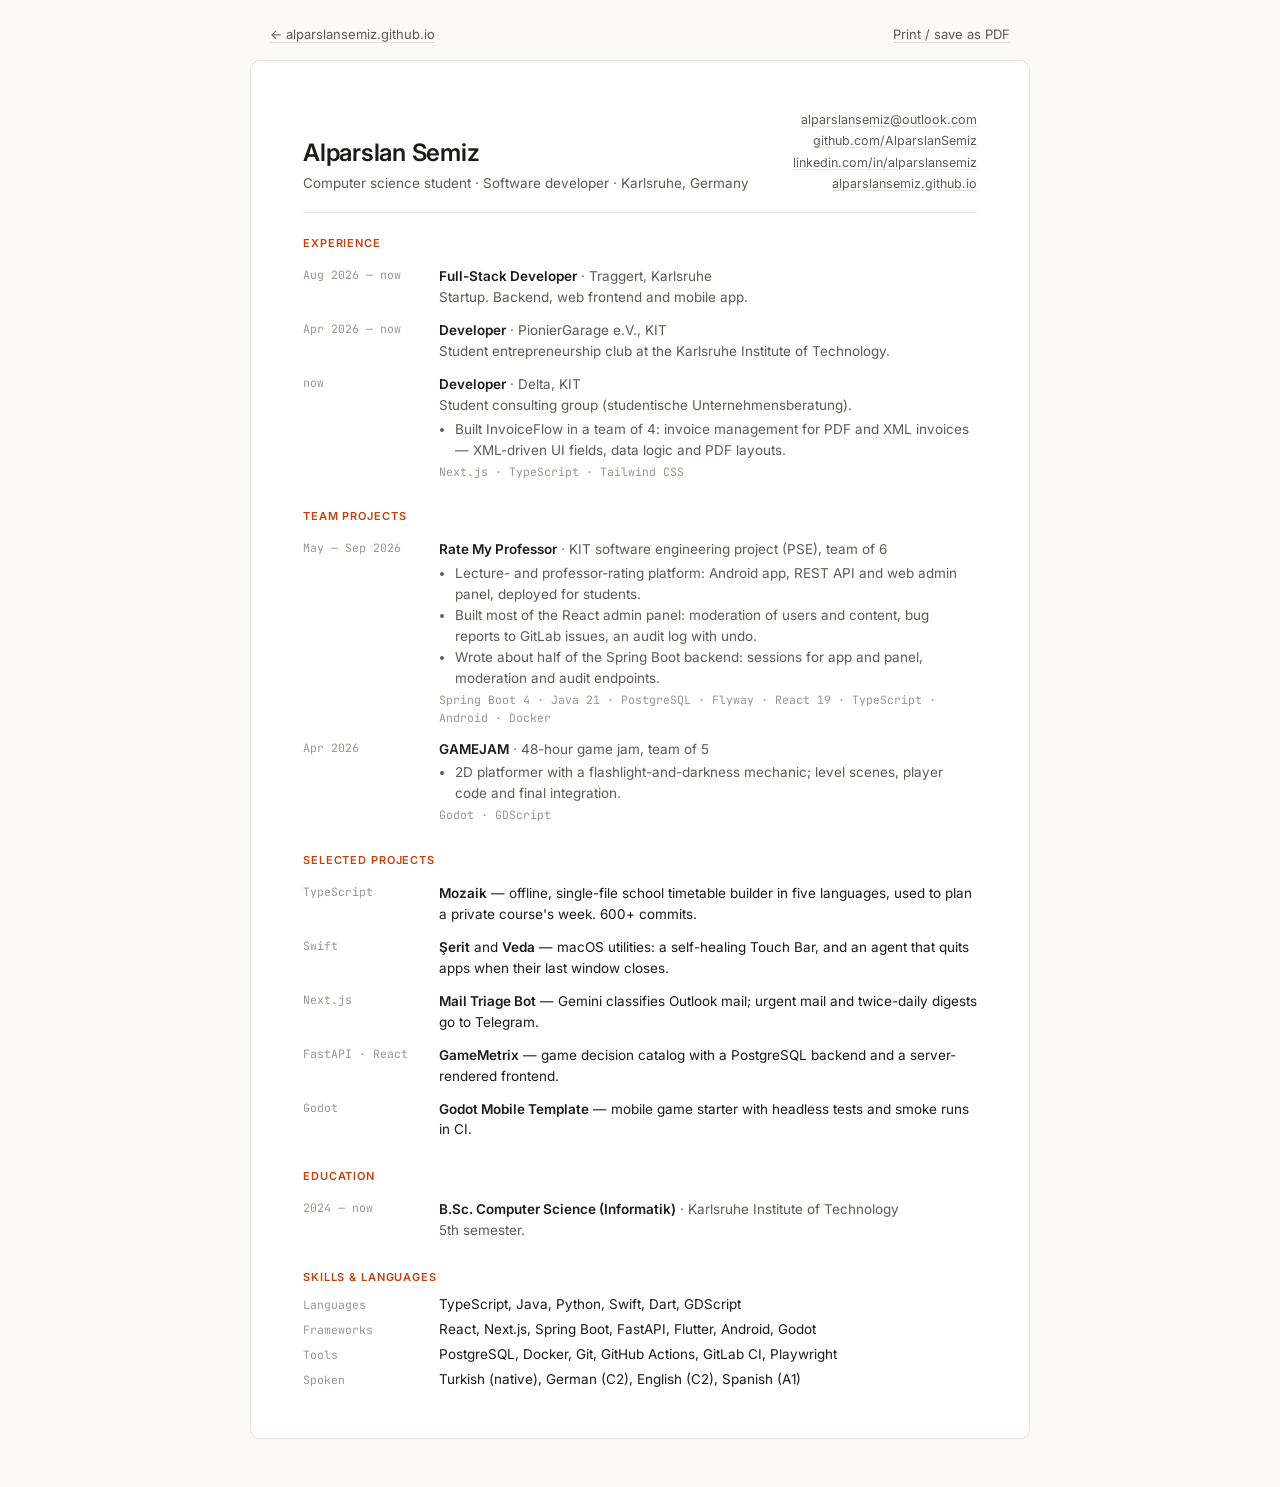
==== cv.html @ 3595572e "Delta as an experience entry (student consulting); InvoiceFlow under it Co-Authored-By: Claude Opus " ====
<!doctype html>
<html lang="en">
<head>
<meta charset="utf-8">
<meta name="viewport" content="width=device-width, initial-scale=1">
<title>CV — Alparslan Semiz</title>
<meta name="description" content="CV of Alparslan Semiz — computer science student at KIT, developer at Traggert and PionierGarage.">
<link rel="preconnect" href="https://fonts.googleapis.com">
<link rel="preconnect" href="https://fonts.gstatic.com" crossorigin>
<link href="https://fonts.googleapis.com/css2?family=Inter:wght@400;500;600&family=JetBrains+Mono:wght@400&display=swap" rel="stylesheet">
<style>
:root{--bg:#fbfaf8;--paper:#fff;--ink:#1c1b19;--muted:#5f5a52;--faint:#9a958c;--line:#e6e2da;--accent:#c2410c}
@media (prefers-color-scheme:dark){:root:not([data-theme="light"]){--bg:#121211;--paper:#181817;--ink:#ecebe8;--muted:#a29e94;--faint:#6f6b63;--line:#2a2927;--accent:#fb923c}}
:root[data-theme="dark"]{--bg:#121211;--paper:#181817;--ink:#ecebe8;--muted:#a29e94;--faint:#6f6b63;--line:#2a2927;--accent:#fb923c}
*{box-sizing:border-box;margin:0;padding:0}
body{background:var(--bg);color:var(--ink);font:13.5px/1.55 Inter,system-ui,sans-serif;-webkit-font-smoothing:antialiased}
.bar{max-width:780px;margin:24px auto 0;padding:0 20px;display:flex;justify-content:space-between;font-size:13px;color:var(--muted)}
.bar a,.bar button{color:inherit;font:inherit;background:none;border:0;cursor:pointer;text-decoration:underline;text-underline-offset:3px;text-decoration-color:var(--line)}
.page{max-width:780px;margin:16px auto 48px;background:var(--paper);border:1px solid var(--line);border-radius:10px;padding:48px 52px}
a{color:inherit;text-underline-offset:2px;text-decoration-color:var(--line)}
.mono{font-family:"JetBrains Mono",ui-monospace,monospace;font-size:11.5px;color:var(--faint)}
header{display:flex;justify-content:space-between;align-items:flex-end;gap:16px;flex-wrap:wrap;padding-bottom:18px;border-bottom:1px solid var(--line)}
h1{font-size:24px;font-weight:600;letter-spacing:-.01em}
header .role{color:var(--muted);margin-top:2px}
header .links{text-align:right;color:var(--muted);font-size:12.5px;line-height:1.7}
section{margin-top:22px}
h2{font-size:11px;font-weight:600;letter-spacing:.08em;text-transform:uppercase;color:var(--accent);margin-bottom:8px}
.row{display:grid;grid-template-columns:118px 1fr;gap:2px 18px;padding:6px 0}
.row b{font-weight:600}
.row .org{color:var(--muted)}
.row p{color:var(--muted)}
.row ul{margin:3px 0 0 16px;color:var(--muted)}
.row .tech{margin-top:2px}
.skills{display:grid;grid-template-columns:118px 1fr;gap:4px 18px}
.skills dt{color:var(--faint);font-family:"JetBrains Mono",monospace;font-size:11.5px;padding-top:2px}
.skills dd{color:var(--ink)}
@media (max-width:620px){.page{padding:28px 20px;border-radius:0;border-left:0;border-right:0}.row,.skills{grid-template-columns:1fr;gap:0}header .links{text-align:left}}
@media print{
  @page{size:A4;margin:14mm 14mm}
  :root{--bg:#fff;--paper:#fff;--ink:#111;--muted:#444;--faint:#777;--line:#ddd;--accent:#9a3412}
  body{font-size:10.5pt;background:#fff}
  .bar{display:none}
  .page{border:0;padding:0;margin:0;max-width:none}
  a{text-decoration:none}
  section{break-inside:avoid}
}
</style>
</head>
<body>
<div class="bar"><a href="./">← alparslansemiz.github.io</a><button onclick="window.print()">Print / save as PDF</button></div>
<article class="page">
  <header>
    <div>
      <h1>Alparslan Semiz</h1>
      <div class="role">Computer science student · Software developer · Karlsruhe, Germany</div>
    </div>
    <div class="links">
      <a href="mailto:alparslansemiz@outlook.com">alparslansemiz@outlook.com</a><br>
      <a href="https://github.com/AlparslanSemiz">github.com/AlparslanSemiz</a><br>
      <a href="https://www.linkedin.com/in/alparslansemiz/">linkedin.com/in/alparslansemiz</a><br>
      <a href="https://alparslansemiz.github.io">alparslansemiz.github.io</a>
    </div>
  </header>

  <section>
    <h2>Experience</h2>
    <div class="row"><div class="mono">Aug 2026 — now</div><div><b>Full-Stack Developer</b> <span class="org">· Traggert, Karlsruhe</span><p>Startup. Backend, web frontend and mobile app.</p></div></div>
    <div class="row"><div class="mono">Apr 2026 — now</div><div><b>Developer</b> <span class="org">· PionierGarage e.V., KIT</span><p>Student entrepreneurship club at the Karlsruhe Institute of Technology.</p></div></div>
    <div class="row"><div class="mono">now</div><div><b>Developer</b> <span class="org">· Delta, KIT</span><p>Student consulting group (studentische Unternehmensberatung).</p>
      <ul><li>Built InvoiceFlow in a team of 4: invoice management for PDF and XML invoices — XML-driven UI fields, data logic and PDF layouts.</li></ul>
      <div class="tech mono">Next.js · TypeScript · Tailwind CSS</div></div></div>
  </section>

  <section>
    <h2>Team projects</h2>
    <div class="row"><div class="mono">May — Sep 2026</div><div><b>Rate My Professor</b> <span class="org">· KIT software engineering project (PSE), team of 6</span>
      <ul><li>Lecture- and professor-rating platform: Android app, REST API and web admin panel, deployed for students.</li>
      <li>Built most of the React admin panel: moderation of users and content, bug reports to GitLab issues, an audit log with undo.</li>
      <li>Wrote about half of the Spring Boot backend: sessions for app and panel, moderation and audit endpoints.</li></ul>
      <div class="tech mono">Spring Boot 4 · Java 21 · PostgreSQL · Flyway · React 19 · TypeScript · Android · Docker</div></div></div>
    <div class="row"><div class="mono">Apr 2026</div><div><b>GAMEJAM</b> <span class="org">· 48-hour game jam, team of 5</span>
      <ul><li>2D platformer with a flashlight-and-darkness mechanic; level scenes, player code and final integration.</li></ul>
      <div class="tech mono">Godot · GDScript</div></div></div>
  </section>

  <section>
    <h2>Selected projects</h2>
    <div class="row"><div class="mono">TypeScript</div><div><b>Mozaik</b> — offline, single-file school timetable builder in five languages, used to plan a private course's week. 600+ commits.</div></div>
    <div class="row"><div class="mono">Swift</div><div><b>Şerit</b> and <b>Veda</b> — macOS utilities: a self-healing Touch Bar, and an agent that quits apps when their last window closes.</div></div>
    <div class="row"><div class="mono">Next.js</div><div><b>Mail Triage Bot</b> — Gemini classifies Outlook mail; urgent mail and twice-daily digests go to Telegram.</div></div>
    <div class="row"><div class="mono">FastAPI · React</div><div><b>GameMetrix</b> — game decision catalog with a PostgreSQL backend and a server-rendered frontend.</div></div>
    <div class="row"><div class="mono">Godot</div><div><b>Godot Mobile Template</b> — mobile game starter with headless tests and smoke runs in CI.</div></div>
  </section>

  <section>
    <h2>Education</h2>
    <div class="row"><div class="mono">2024 — now</div><div><b>B.Sc. Computer Science (Informatik)</b> <span class="org">· Karlsruhe Institute of Technology</span><p>5th semester.</p></div></div>
  </section>

  <section>
    <h2>Skills &amp; languages</h2>
    <dl class="skills">
      <dt>Languages</dt><dd>TypeScript, Java, Python, Swift, Dart, GDScript</dd>
      <dt>Frameworks</dt><dd>React, Next.js, Spring Boot, FastAPI, Flutter, Android, Godot</dd>
      <dt>Tools</dt><dd>PostgreSQL, Docker, Git, GitHub Actions, GitLab CI, Playwright</dd>
      <dt>Spoken</dt><dd>Turkish (native), German (C2), English (C2), Spanish (A1)</dd>
    </dl>
  </section>
</article>
</body>
</html>
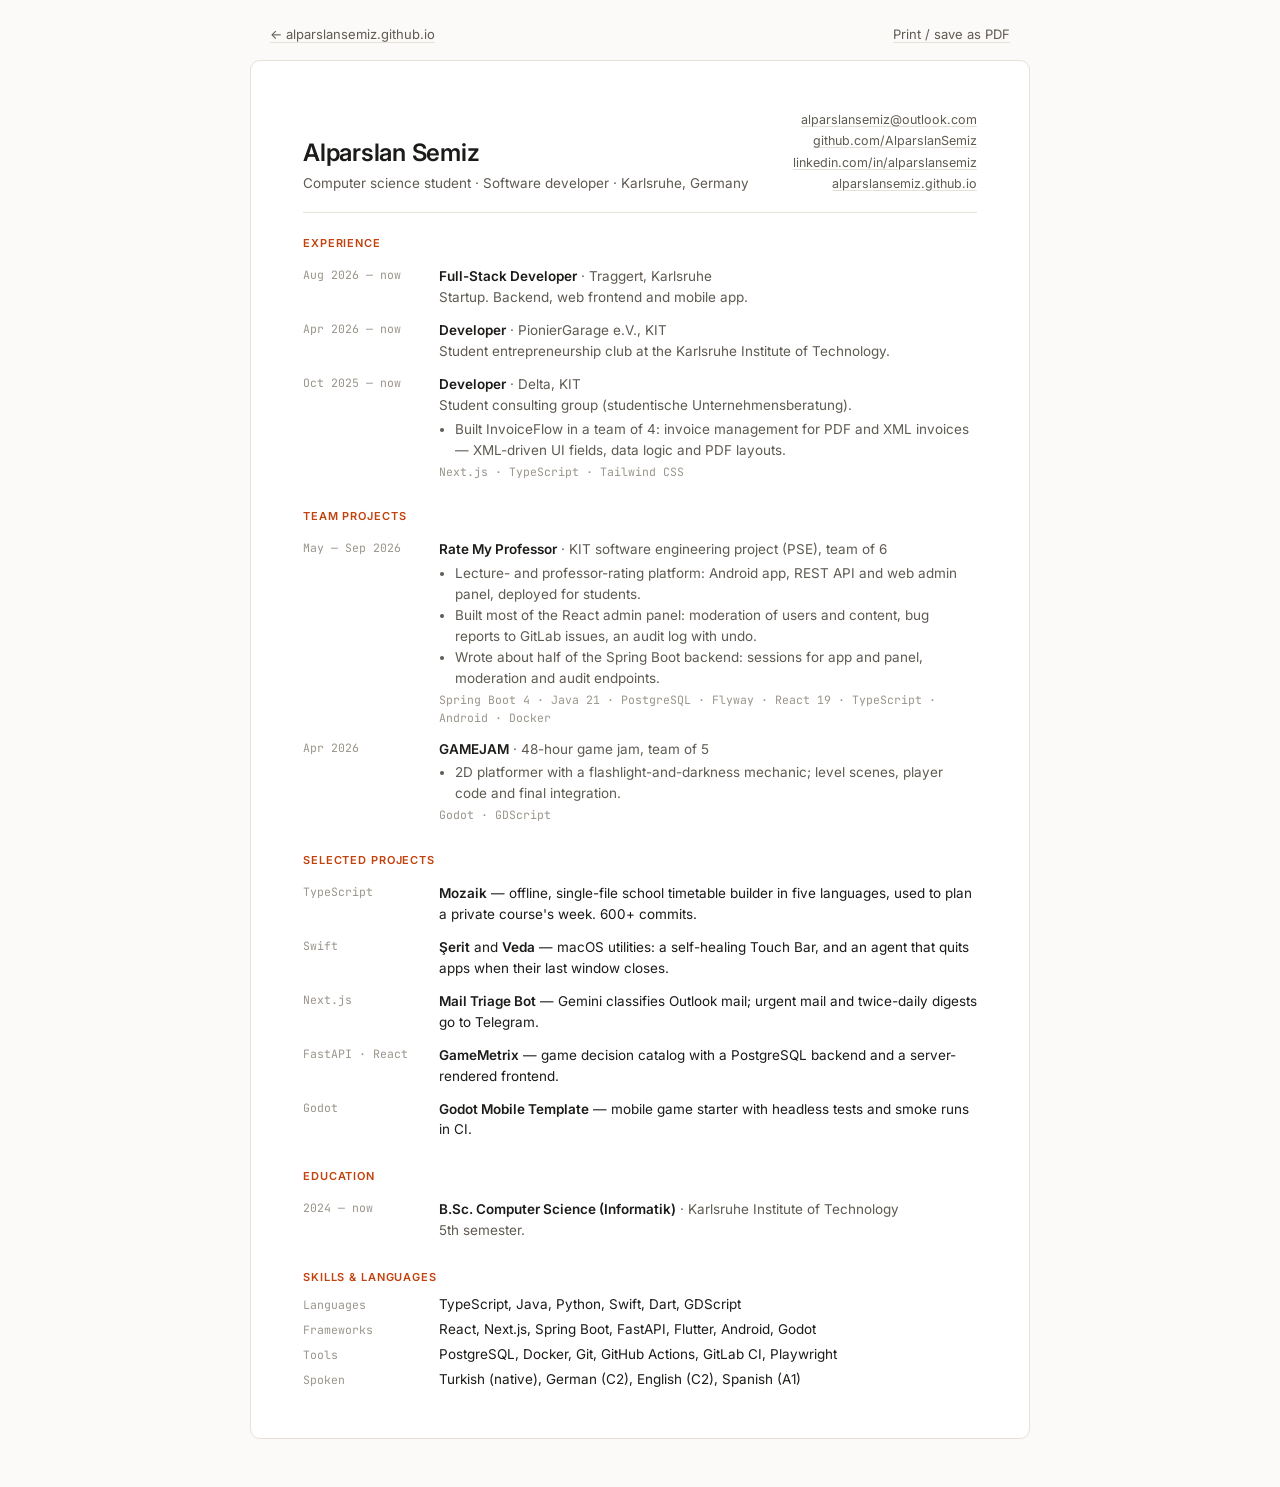
==== commit 6e002cea: "Delta since Oct 2025 Co-Authored-By: Claude Opus 5.5 <noreply@anthropic.com>" ====
--- a/cv.html
+++ b/cv.html
@@ -66,7 +66,7 @@
     <h2>Experience</h2>
     <div class="row"><div class="mono">Aug 2026 — now</div><div><b>Full-Stack Developer</b> <span class="org">· Traggert, Karlsruhe</span><p>Startup. Backend, web frontend and mobile app.</p></div></div>
     <div class="row"><div class="mono">Apr 2026 — now</div><div><b>Developer</b> <span class="org">· PionierGarage e.V., KIT</span><p>Student entrepreneurship club at the Karlsruhe Institute of Technology.</p></div></div>
-    <div class="row"><div class="mono">now</div><div><b>Developer</b> <span class="org">· Delta, KIT</span><p>Student consulting group (studentische Unternehmensberatung).</p>
+    <div class="row"><div class="mono">Oct 2025 — now</div><div><b>Developer</b> <span class="org">· Delta, KIT</span><p>Student consulting group (studentische Unternehmensberatung).</p>
       <ul><li>Built InvoiceFlow in a team of 4: invoice management for PDF and XML invoices — XML-driven UI fields, data logic and PDF layouts.</li></ul>
       <div class="tech mono">Next.js · TypeScript · Tailwind CSS</div></div></div>
   </section>
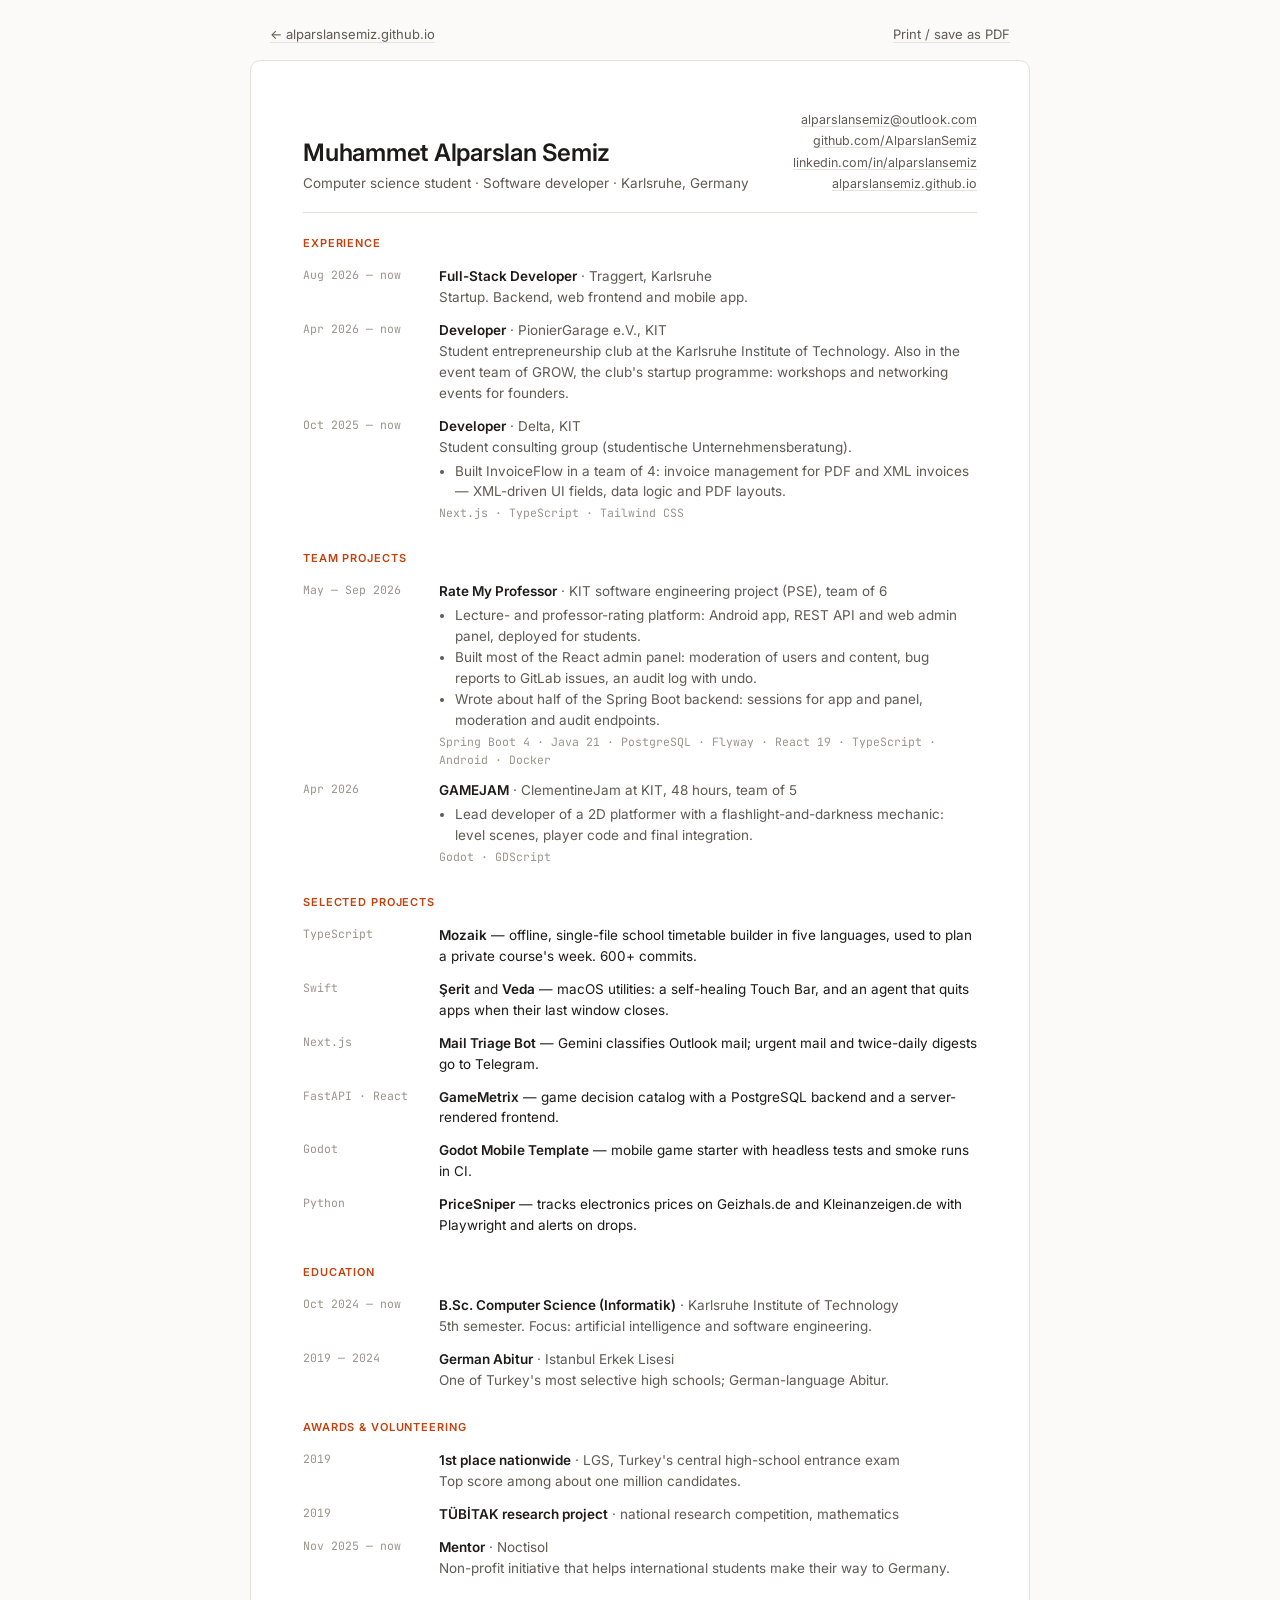
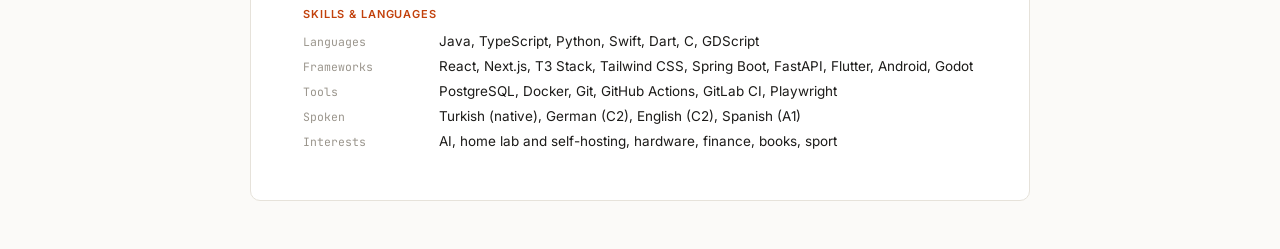
==== commit 57819f37: "CV & site: education details, awards, volunteering, ClementineJam Co-Authored-By: Claude Opus 5.5 <n" ====
--- a/cv.html
+++ b/cv.html
@@ -51,7 +51,7 @@
 <article class="page">
   <header>
     <div>
-      <h1>Alparslan Semiz</h1>
+      <h1>Muhammet Alparslan Semiz</h1>
       <div class="role">Computer science student · Software developer · Karlsruhe, Germany</div>
     </div>
     <div class="links">
@@ -65,7 +65,7 @@
   <section>
     <h2>Experience</h2>
     <div class="row"><div class="mono">Aug 2026 — now</div><div><b>Full-Stack Developer</b> <span class="org">· Traggert, Karlsruhe</span><p>Startup. Backend, web frontend and mobile app.</p></div></div>
-    <div class="row"><div class="mono">Apr 2026 — now</div><div><b>Developer</b> <span class="org">· PionierGarage e.V., KIT</span><p>Student entrepreneurship club at the Karlsruhe Institute of Technology.</p></div></div>
+    <div class="row"><div class="mono">Apr 2026 — now</div><div><b>Developer</b> <span class="org">· PionierGarage e.V., KIT</span><p>Student entrepreneurship club at the Karlsruhe Institute of Technology. Also in the event team of GROW, the club's startup programme: workshops and networking events for founders.</p></div></div>
     <div class="row"><div class="mono">Oct 2025 — now</div><div><b>Developer</b> <span class="org">· Delta, KIT</span><p>Student consulting group (studentische Unternehmensberatung).</p>
       <ul><li>Built InvoiceFlow in a team of 4: invoice management for PDF and XML invoices — XML-driven UI fields, data logic and PDF layouts.</li></ul>
       <div class="tech mono">Next.js · TypeScript · Tailwind CSS</div></div></div>
@@ -78,8 +78,8 @@
       <li>Built most of the React admin panel: moderation of users and content, bug reports to GitLab issues, an audit log with undo.</li>
       <li>Wrote about half of the Spring Boot backend: sessions for app and panel, moderation and audit endpoints.</li></ul>
       <div class="tech mono">Spring Boot 4 · Java 21 · PostgreSQL · Flyway · React 19 · TypeScript · Android · Docker</div></div></div>
-    <div class="row"><div class="mono">Apr 2026</div><div><b>GAMEJAM</b> <span class="org">· 48-hour game jam, team of 5</span>
-      <ul><li>2D platformer with a flashlight-and-darkness mechanic; level scenes, player code and final integration.</li></ul>
+    <div class="row"><div class="mono">Apr 2026</div><div><b>GAMEJAM</b> <span class="org">· ClementineJam at KIT, 48 hours, team of 5</span>
+      <ul><li>Lead developer of a 2D platformer with a flashlight-and-darkness mechanic: level scenes, player code and final integration.</li></ul>
       <div class="tech mono">Godot · GDScript</div></div></div>
   </section>
 
@@ -90,20 +90,30 @@
     <div class="row"><div class="mono">Next.js</div><div><b>Mail Triage Bot</b> — Gemini classifies Outlook mail; urgent mail and twice-daily digests go to Telegram.</div></div>
     <div class="row"><div class="mono">FastAPI · React</div><div><b>GameMetrix</b> — game decision catalog with a PostgreSQL backend and a server-rendered frontend.</div></div>
     <div class="row"><div class="mono">Godot</div><div><b>Godot Mobile Template</b> — mobile game starter with headless tests and smoke runs in CI.</div></div>
+    <div class="row"><div class="mono">Python</div><div><b>PriceSniper</b> — tracks electronics prices on Geizhals.de and Kleinanzeigen.de with Playwright and alerts on drops.</div></div>
   </section>
 
   <section>
     <h2>Education</h2>
-    <div class="row"><div class="mono">2024 — now</div><div><b>B.Sc. Computer Science (Informatik)</b> <span class="org">· Karlsruhe Institute of Technology</span><p>5th semester.</p></div></div>
+    <div class="row"><div class="mono">Oct 2024 — now</div><div><b>B.Sc. Computer Science (Informatik)</b> <span class="org">· Karlsruhe Institute of Technology</span><p>5th semester. Focus: artificial intelligence and software engineering.</p></div></div>
+    <div class="row"><div class="mono">2019 — 2024</div><div><b>German Abitur</b> <span class="org">· Istanbul Erkek Lisesi</span><p>One of Turkey's most selective high schools; German-language Abitur.</p></div></div>
+  </section>
+
+  <section>
+    <h2>Awards &amp; volunteering</h2>
+    <div class="row"><div class="mono">2019</div><div><b>1st place nationwide</b> <span class="org">· LGS, Turkey's central high-school entrance exam</span><p>Top score among about one million candidates.</p></div></div>
+    <div class="row"><div class="mono">2019</div><div><b>TÜBİTAK research project</b> <span class="org">· national research competition, mathematics</span></div></div>
+    <div class="row"><div class="mono">Nov 2025 — now</div><div><b>Mentor</b> <span class="org">· Noctisol</span><p>Non-profit initiative that helps international students make their way to Germany.</p></div></div>
   </section>
 
   <section>
     <h2>Skills &amp; languages</h2>
     <dl class="skills">
-      <dt>Languages</dt><dd>TypeScript, Java, Python, Swift, Dart, GDScript</dd>
-      <dt>Frameworks</dt><dd>React, Next.js, Spring Boot, FastAPI, Flutter, Android, Godot</dd>
+      <dt>Languages</dt><dd>Java, TypeScript, Python, Swift, Dart, C, GDScript</dd>
+      <dt>Frameworks</dt><dd>React, Next.js, T3 Stack, Tailwind CSS, Spring Boot, FastAPI, Flutter, Android, Godot</dd>
       <dt>Tools</dt><dd>PostgreSQL, Docker, Git, GitHub Actions, GitLab CI, Playwright</dd>
       <dt>Spoken</dt><dd>Turkish (native), German (C2), English (C2), Spanish (A1)</dd>
+      <dt>Interests</dt><dd>AI, home lab and self-hosting, hardware, finance, books, sport</dd>
     </dl>
   </section>
 </article>
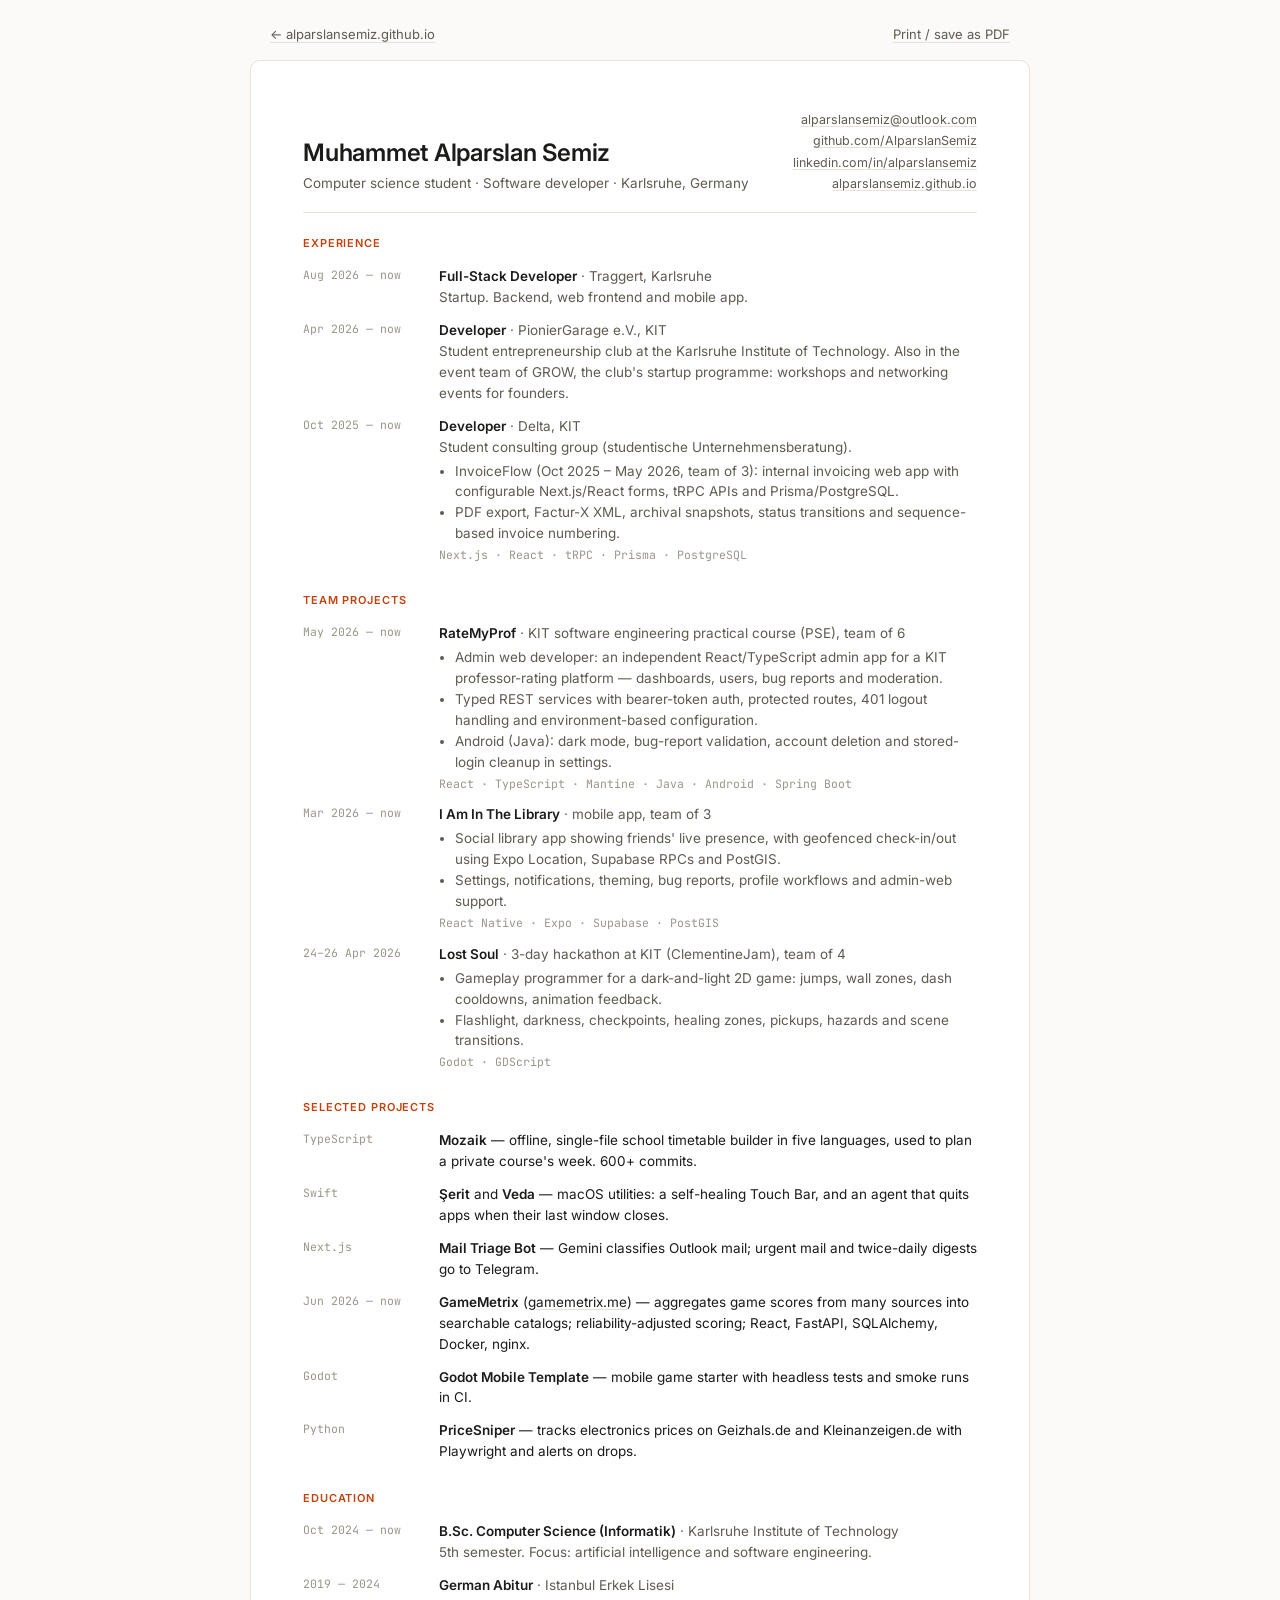
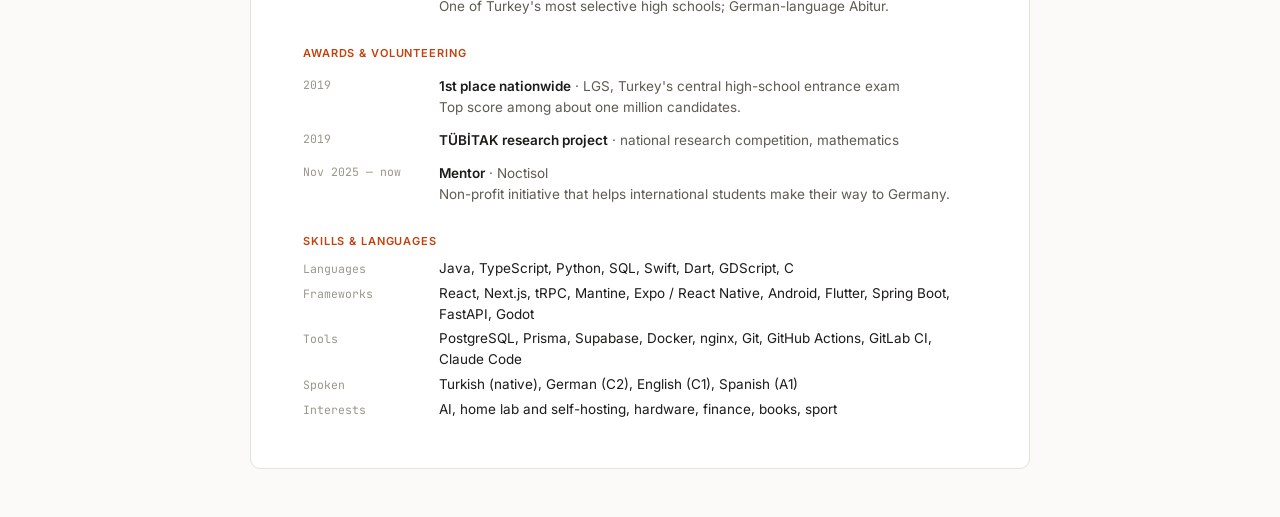
==== commit f470c880: "Align with the latest CV: Lost Soul, I Am In The Library, InvoiceFlow details, English C1 Co-Authore" ====
--- a/cv.html
+++ b/cv.html
@@ -67,19 +67,25 @@
     <div class="row"><div class="mono">Aug 2026 — now</div><div><b>Full-Stack Developer</b> <span class="org">· Traggert, Karlsruhe</span><p>Startup. Backend, web frontend and mobile app.</p></div></div>
     <div class="row"><div class="mono">Apr 2026 — now</div><div><b>Developer</b> <span class="org">· PionierGarage e.V., KIT</span><p>Student entrepreneurship club at the Karlsruhe Institute of Technology. Also in the event team of GROW, the club's startup programme: workshops and networking events for founders.</p></div></div>
     <div class="row"><div class="mono">Oct 2025 — now</div><div><b>Developer</b> <span class="org">· Delta, KIT</span><p>Student consulting group (studentische Unternehmensberatung).</p>
-      <ul><li>Built InvoiceFlow in a team of 4: invoice management for PDF and XML invoices — XML-driven UI fields, data logic and PDF layouts.</li></ul>
-      <div class="tech mono">Next.js · TypeScript · Tailwind CSS</div></div></div>
+      <ul><li>InvoiceFlow (Oct 2025 – May 2026, team of 3): internal invoicing web app with configurable Next.js/React forms, tRPC APIs and Prisma/PostgreSQL.</li>
+      <li>PDF export, Factur-X XML, archival snapshots, status transitions and sequence-based invoice numbering.</li></ul>
+      <div class="tech mono">Next.js · React · tRPC · Prisma · PostgreSQL</div></div></div>
   </section>
 
   <section>
     <h2>Team projects</h2>
-    <div class="row"><div class="mono">May — Sep 2026</div><div><b>Rate My Professor</b> <span class="org">· KIT software engineering project (PSE), team of 6</span>
-      <ul><li>Lecture- and professor-rating platform: Android app, REST API and web admin panel, deployed for students.</li>
-      <li>Built most of the React admin panel: moderation of users and content, bug reports to GitLab issues, an audit log with undo.</li>
-      <li>Wrote about half of the Spring Boot backend: sessions for app and panel, moderation and audit endpoints.</li></ul>
-      <div class="tech mono">Spring Boot 4 · Java 21 · PostgreSQL · Flyway · React 19 · TypeScript · Android · Docker</div></div></div>
-    <div class="row"><div class="mono">Apr 2026</div><div><b>GAMEJAM</b> <span class="org">· ClementineJam at KIT, 48 hours, team of 5</span>
-      <ul><li>Lead developer of a 2D platformer with a flashlight-and-darkness mechanic: level scenes, player code and final integration.</li></ul>
+    <div class="row"><div class="mono">May 2026 — now</div><div><b>RateMyProf</b> <span class="org">· KIT software engineering practical course (PSE), team of 6</span>
+      <ul><li>Admin web developer: an independent React/TypeScript admin app for a KIT professor-rating platform — dashboards, users, bug reports and moderation.</li>
+      <li>Typed REST services with bearer-token auth, protected routes, 401 logout handling and environment-based configuration.</li>
+      <li>Android (Java): dark mode, bug-report validation, account deletion and stored-login cleanup in settings.</li></ul>
+      <div class="tech mono">React · TypeScript · Mantine · Java · Android · Spring Boot</div></div></div>
+    <div class="row"><div class="mono">Mar 2026 — now</div><div><b>I Am In The Library</b> <span class="org">· mobile app, team of 3</span>
+      <ul><li>Social library app showing friends' live presence, with geofenced check-in/out using Expo Location, Supabase RPCs and PostGIS.</li>
+      <li>Settings, notifications, theming, bug reports, profile workflows and admin-web support.</li></ul>
+      <div class="tech mono">React Native · Expo · Supabase · PostGIS</div></div></div>
+    <div class="row"><div class="mono">24–26 Apr 2026</div><div><b>Lost Soul</b> <span class="org">· 3-day hackathon at KIT (ClementineJam), team of 4</span>
+      <ul><li>Gameplay programmer for a dark-and-light 2D game: jumps, wall zones, dash cooldowns, animation feedback.</li>
+      <li>Flashlight, darkness, checkpoints, healing zones, pickups, hazards and scene transitions.</li></ul>
       <div class="tech mono">Godot · GDScript</div></div></div>
   </section>
 
@@ -88,7 +94,7 @@
     <div class="row"><div class="mono">TypeScript</div><div><b>Mozaik</b> — offline, single-file school timetable builder in five languages, used to plan a private course's week. 600+ commits.</div></div>
     <div class="row"><div class="mono">Swift</div><div><b>Şerit</b> and <b>Veda</b> — macOS utilities: a self-healing Touch Bar, and an agent that quits apps when their last window closes.</div></div>
     <div class="row"><div class="mono">Next.js</div><div><b>Mail Triage Bot</b> — Gemini classifies Outlook mail; urgent mail and twice-daily digests go to Telegram.</div></div>
-    <div class="row"><div class="mono">FastAPI · React</div><div><b>GameMetrix</b> — game decision catalog with a PostgreSQL backend and a server-rendered frontend.</div></div>
+    <div class="row"><div class="mono">Jun 2026 — now</div><div><b>GameMetrix</b> (<a href="https://gamemetrix.me">gamemetrix.me</a>) — aggregates game scores from many sources into searchable catalogs; reliability-adjusted scoring; React, FastAPI, SQLAlchemy, Docker, nginx.</div></div>
     <div class="row"><div class="mono">Godot</div><div><b>Godot Mobile Template</b> — mobile game starter with headless tests and smoke runs in CI.</div></div>
     <div class="row"><div class="mono">Python</div><div><b>PriceSniper</b> — tracks electronics prices on Geizhals.de and Kleinanzeigen.de with Playwright and alerts on drops.</div></div>
   </section>
@@ -109,10 +115,10 @@
   <section>
     <h2>Skills &amp; languages</h2>
     <dl class="skills">
-      <dt>Languages</dt><dd>Java, TypeScript, Python, Swift, Dart, C, GDScript</dd>
-      <dt>Frameworks</dt><dd>React, Next.js, T3 Stack, Tailwind CSS, Spring Boot, FastAPI, Flutter, Android, Godot</dd>
-      <dt>Tools</dt><dd>PostgreSQL, Docker, Git, GitHub Actions, GitLab CI, Playwright</dd>
-      <dt>Spoken</dt><dd>Turkish (native), German (C2), English (C2), Spanish (A1)</dd>
+      <dt>Languages</dt><dd>Java, TypeScript, Python, SQL, Swift, Dart, GDScript, C</dd>
+      <dt>Frameworks</dt><dd>React, Next.js, tRPC, Mantine, Expo / React Native, Android, Flutter, Spring Boot, FastAPI, Godot</dd>
+      <dt>Tools</dt><dd>PostgreSQL, Prisma, Supabase, Docker, nginx, Git, GitHub Actions, GitLab CI, Claude Code</dd>
+      <dt>Spoken</dt><dd>Turkish (native), German (C2), English (C1), Spanish (A1)</dd>
       <dt>Interests</dt><dd>AI, home lab and self-hosting, hardware, finance, books, sport</dd>
     </dl>
   </section>
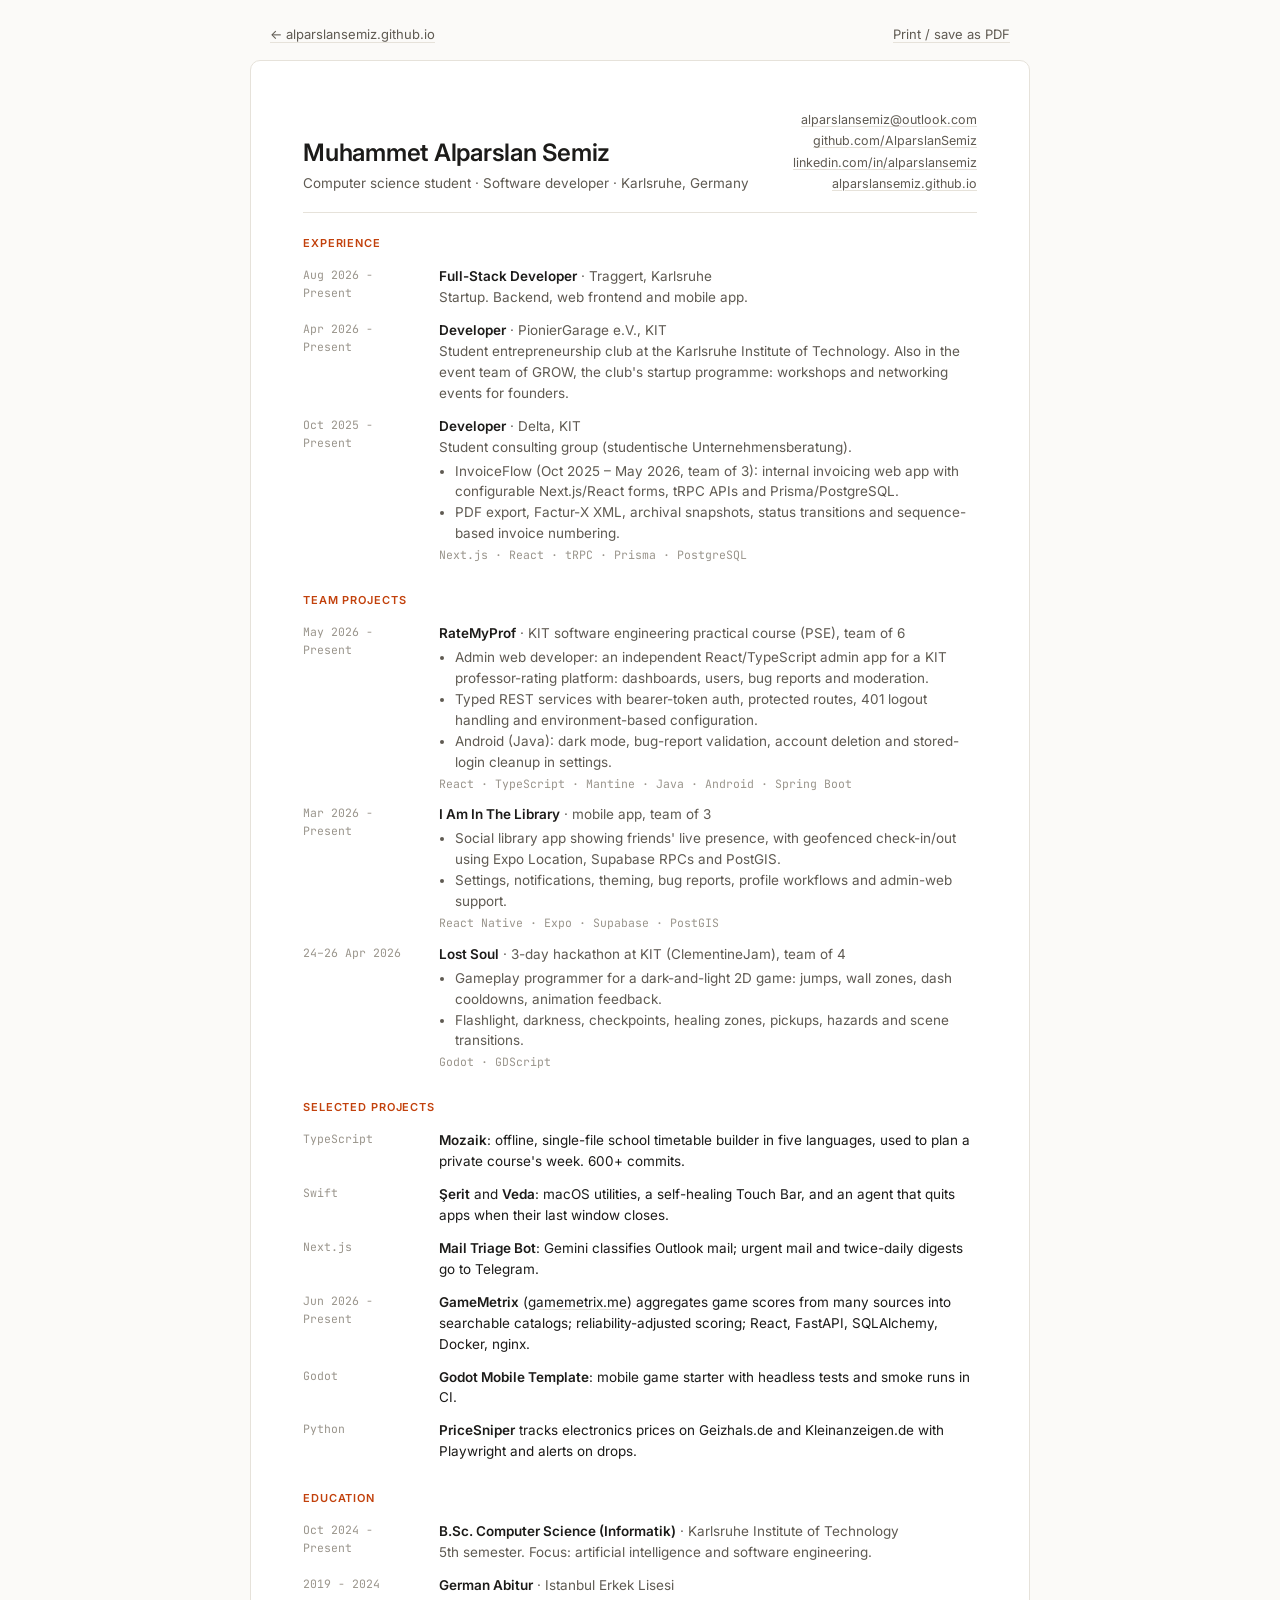
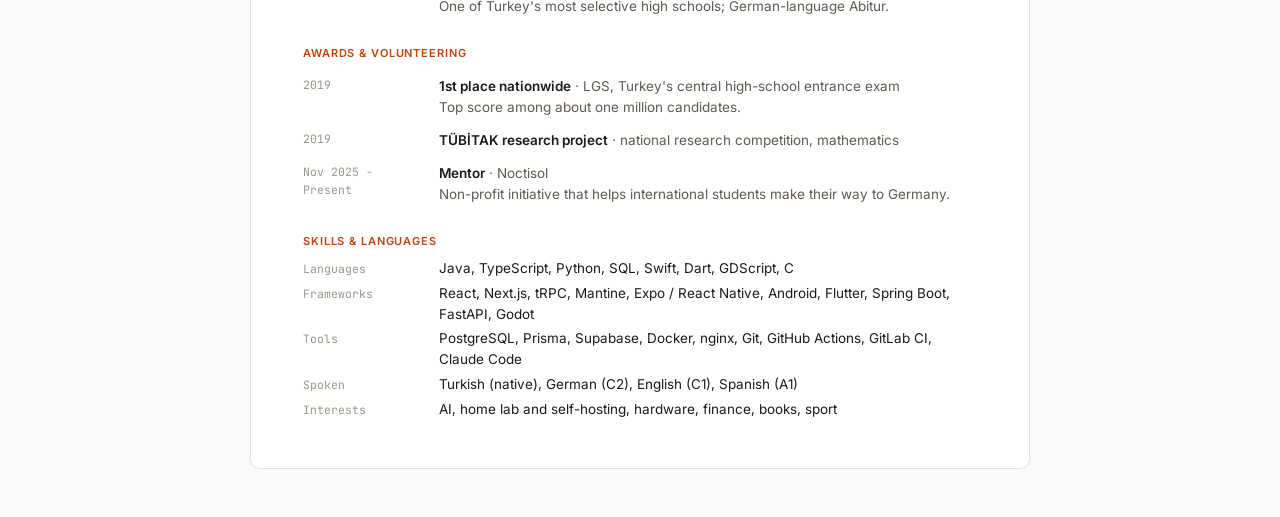
==== commit c18fc2e5: "Site and CV: plain punctuation, date ranges like the PDF CV Co-Authored-By: Claude Opus 5.5 <noreply" ====
--- a/cv.html
+++ b/cv.html
@@ -3,8 +3,8 @@
 <head>
 <meta charset="utf-8">
 <meta name="viewport" content="width=device-width, initial-scale=1">
-<title>CV — Alparslan Semiz</title>
-<meta name="description" content="CV of Alparslan Semiz — computer science student at KIT, developer at Traggert and PionierGarage.">
+<title>CV · Alparslan Semiz</title>
+<meta name="description" content="CV of Alparslan Semiz, computer science student at KIT, developer at Traggert and PionierGarage.">
 <link rel="preconnect" href="https://fonts.googleapis.com">
 <link rel="preconnect" href="https://fonts.gstatic.com" crossorigin>
 <link href="https://fonts.googleapis.com/css2?family=Inter:wght@400;500;600&family=JetBrains+Mono:wght@400&display=swap" rel="stylesheet">
@@ -64,9 +64,9 @@
 
   <section>
     <h2>Experience</h2>
-    <div class="row"><div class="mono">Aug 2026 — now</div><div><b>Full-Stack Developer</b> <span class="org">· Traggert, Karlsruhe</span><p>Startup. Backend, web frontend and mobile app.</p></div></div>
-    <div class="row"><div class="mono">Apr 2026 — now</div><div><b>Developer</b> <span class="org">· PionierGarage e.V., KIT</span><p>Student entrepreneurship club at the Karlsruhe Institute of Technology. Also in the event team of GROW, the club's startup programme: workshops and networking events for founders.</p></div></div>
-    <div class="row"><div class="mono">Oct 2025 — now</div><div><b>Developer</b> <span class="org">· Delta, KIT</span><p>Student consulting group (studentische Unternehmensberatung).</p>
+    <div class="row"><div class="mono">Aug 2026 - Present</div><div><b>Full-Stack Developer</b> <span class="org">· Traggert, Karlsruhe</span><p>Startup. Backend, web frontend and mobile app.</p></div></div>
+    <div class="row"><div class="mono">Apr 2026 - Present</div><div><b>Developer</b> <span class="org">· PionierGarage e.V., KIT</span><p>Student entrepreneurship club at the Karlsruhe Institute of Technology. Also in the event team of GROW, the club's startup programme: workshops and networking events for founders.</p></div></div>
+    <div class="row"><div class="mono">Oct 2025 - Present</div><div><b>Developer</b> <span class="org">· Delta, KIT</span><p>Student consulting group (studentische Unternehmensberatung).</p>
       <ul><li>InvoiceFlow (Oct 2025 – May 2026, team of 3): internal invoicing web app with configurable Next.js/React forms, tRPC APIs and Prisma/PostgreSQL.</li>
       <li>PDF export, Factur-X XML, archival snapshots, status transitions and sequence-based invoice numbering.</li></ul>
       <div class="tech mono">Next.js · React · tRPC · Prisma · PostgreSQL</div></div></div>
@@ -74,12 +74,12 @@
 
   <section>
     <h2>Team projects</h2>
-    <div class="row"><div class="mono">May 2026 — now</div><div><b>RateMyProf</b> <span class="org">· KIT software engineering practical course (PSE), team of 6</span>
-      <ul><li>Admin web developer: an independent React/TypeScript admin app for a KIT professor-rating platform — dashboards, users, bug reports and moderation.</li>
+    <div class="row"><div class="mono">May 2026 - Present</div><div><b>RateMyProf</b> <span class="org">· KIT software engineering practical course (PSE), team of 6</span>
+      <ul><li>Admin web developer: an independent React/TypeScript admin app for a KIT professor-rating platform: dashboards, users, bug reports and moderation.</li>
       <li>Typed REST services with bearer-token auth, protected routes, 401 logout handling and environment-based configuration.</li>
       <li>Android (Java): dark mode, bug-report validation, account deletion and stored-login cleanup in settings.</li></ul>
       <div class="tech mono">React · TypeScript · Mantine · Java · Android · Spring Boot</div></div></div>
-    <div class="row"><div class="mono">Mar 2026 — now</div><div><b>I Am In The Library</b> <span class="org">· mobile app, team of 3</span>
+    <div class="row"><div class="mono">Mar 2026 - Present</div><div><b>I Am In The Library</b> <span class="org">· mobile app, team of 3</span>
       <ul><li>Social library app showing friends' live presence, with geofenced check-in/out using Expo Location, Supabase RPCs and PostGIS.</li>
       <li>Settings, notifications, theming, bug reports, profile workflows and admin-web support.</li></ul>
       <div class="tech mono">React Native · Expo · Supabase · PostGIS</div></div></div>
@@ -91,25 +91,25 @@
 
   <section>
     <h2>Selected projects</h2>
-    <div class="row"><div class="mono">TypeScript</div><div><b>Mozaik</b> — offline, single-file school timetable builder in five languages, used to plan a private course's week. 600+ commits.</div></div>
-    <div class="row"><div class="mono">Swift</div><div><b>Şerit</b> and <b>Veda</b> — macOS utilities: a self-healing Touch Bar, and an agent that quits apps when their last window closes.</div></div>
-    <div class="row"><div class="mono">Next.js</div><div><b>Mail Triage Bot</b> — Gemini classifies Outlook mail; urgent mail and twice-daily digests go to Telegram.</div></div>
-    <div class="row"><div class="mono">Jun 2026 — now</div><div><b>GameMetrix</b> (<a href="https://gamemetrix.me">gamemetrix.me</a>) — aggregates game scores from many sources into searchable catalogs; reliability-adjusted scoring; React, FastAPI, SQLAlchemy, Docker, nginx.</div></div>
-    <div class="row"><div class="mono">Godot</div><div><b>Godot Mobile Template</b> — mobile game starter with headless tests and smoke runs in CI.</div></div>
-    <div class="row"><div class="mono">Python</div><div><b>PriceSniper</b> — tracks electronics prices on Geizhals.de and Kleinanzeigen.de with Playwright and alerts on drops.</div></div>
+    <div class="row"><div class="mono">TypeScript</div><div><b>Mozaik</b>: offline, single-file school timetable builder in five languages, used to plan a private course's week. 600+ commits.</div></div>
+    <div class="row"><div class="mono">Swift</div><div><b>Şerit</b> and <b>Veda</b>: macOS utilities, a self-healing Touch Bar, and an agent that quits apps when their last window closes.</div></div>
+    <div class="row"><div class="mono">Next.js</div><div><b>Mail Triage Bot</b>: Gemini classifies Outlook mail; urgent mail and twice-daily digests go to Telegram.</div></div>
+    <div class="row"><div class="mono">Jun 2026 - Present</div><div><b>GameMetrix</b> (<a href="https://gamemetrix.me">gamemetrix.me</a>) aggregates game scores from many sources into searchable catalogs; reliability-adjusted scoring; React, FastAPI, SQLAlchemy, Docker, nginx.</div></div>
+    <div class="row"><div class="mono">Godot</div><div><b>Godot Mobile Template</b>: mobile game starter with headless tests and smoke runs in CI.</div></div>
+    <div class="row"><div class="mono">Python</div><div><b>PriceSniper</b> tracks electronics prices on Geizhals.de and Kleinanzeigen.de with Playwright and alerts on drops.</div></div>
   </section>
 
   <section>
     <h2>Education</h2>
-    <div class="row"><div class="mono">Oct 2024 — now</div><div><b>B.Sc. Computer Science (Informatik)</b> <span class="org">· Karlsruhe Institute of Technology</span><p>5th semester. Focus: artificial intelligence and software engineering.</p></div></div>
-    <div class="row"><div class="mono">2019 — 2024</div><div><b>German Abitur</b> <span class="org">· Istanbul Erkek Lisesi</span><p>One of Turkey's most selective high schools; German-language Abitur.</p></div></div>
+    <div class="row"><div class="mono">Oct 2024 - Present</div><div><b>B.Sc. Computer Science (Informatik)</b> <span class="org">· Karlsruhe Institute of Technology</span><p>5th semester. Focus: artificial intelligence and software engineering.</p></div></div>
+    <div class="row"><div class="mono">2019 - 2024</div><div><b>German Abitur</b> <span class="org">· Istanbul Erkek Lisesi</span><p>One of Turkey's most selective high schools; German-language Abitur.</p></div></div>
   </section>
 
   <section>
     <h2>Awards &amp; volunteering</h2>
     <div class="row"><div class="mono">2019</div><div><b>1st place nationwide</b> <span class="org">· LGS, Turkey's central high-school entrance exam</span><p>Top score among about one million candidates.</p></div></div>
     <div class="row"><div class="mono">2019</div><div><b>TÜBİTAK research project</b> <span class="org">· national research competition, mathematics</span></div></div>
-    <div class="row"><div class="mono">Nov 2025 — now</div><div><b>Mentor</b> <span class="org">· Noctisol</span><p>Non-profit initiative that helps international students make their way to Germany.</p></div></div>
+    <div class="row"><div class="mono">Nov 2025 - Present</div><div><b>Mentor</b> <span class="org">· Noctisol</span><p>Non-profit initiative that helps international students make their way to Germany.</p></div></div>
   </section>
 
   <section>
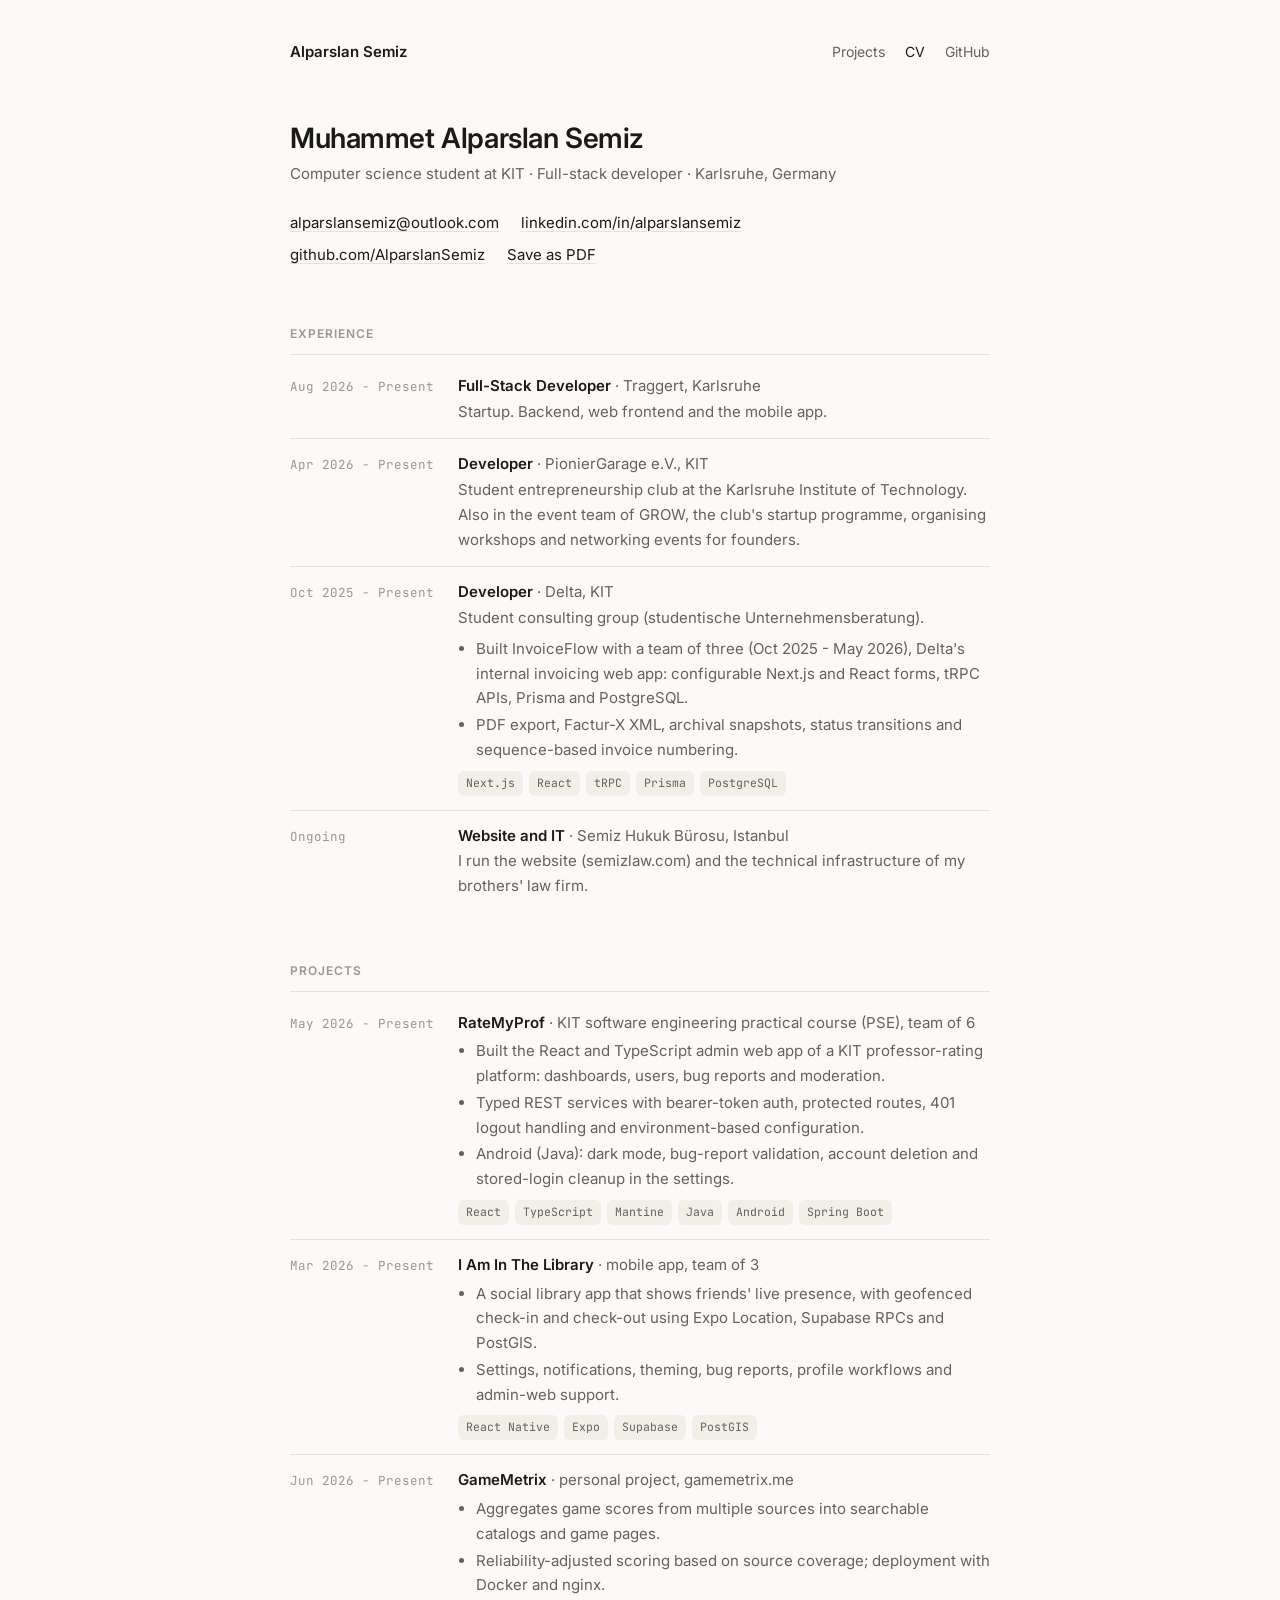
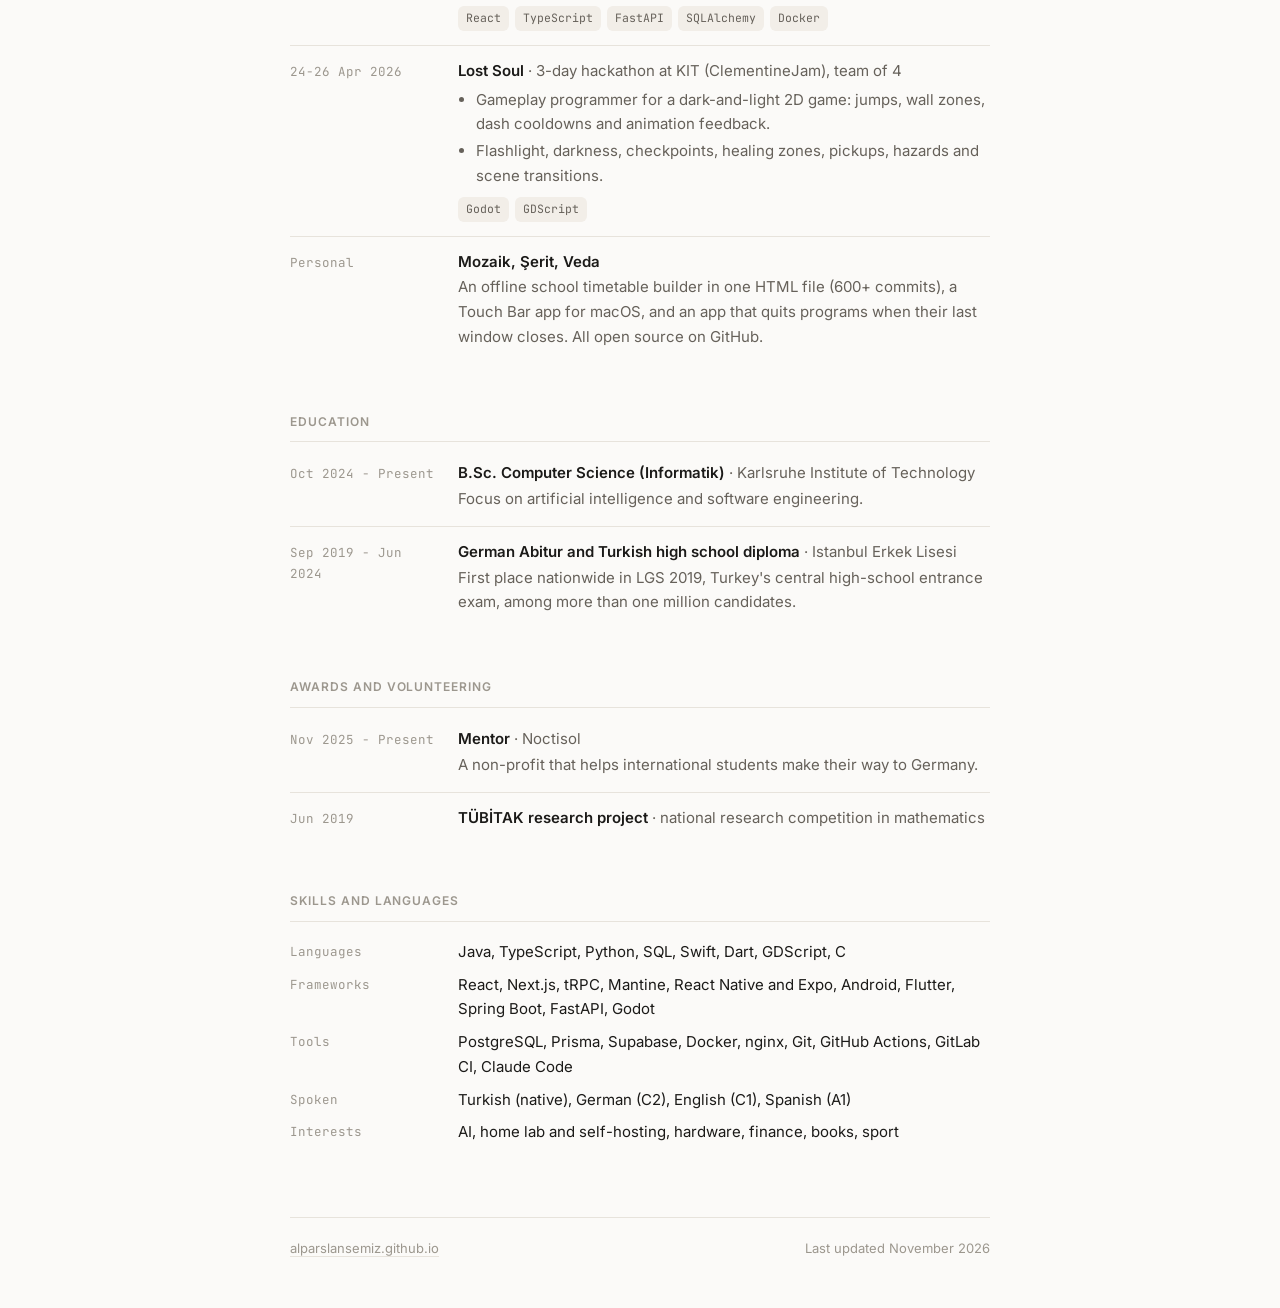
==== commit 8ece4553: "One design for the whole site: shared stylesheet, same header and grid on home and CV, cleaner print" ====
--- a/cv.html
+++ b/cv.html
@@ -4,124 +4,147 @@
 <meta charset="utf-8">
 <meta name="viewport" content="width=device-width, initial-scale=1">
 <title>CV · Alparslan Semiz</title>
-<meta name="description" content="CV of Alparslan Semiz, computer science student at KIT, developer at Traggert and PionierGarage.">
+<meta name="description" content="CV of Alparslan Semiz, computer science student at KIT and full-stack developer at Traggert.">
+<link rel="icon" href="data:image/svg+xml,<svg xmlns='http://www.w3.org/2000/svg' viewBox='0 0 100 100'><rect width='100' height='100' rx='22' fill='%23c2410c'/><text x='50' y='69' font-size='56' font-family='Georgia,serif' text-anchor='middle' fill='white'>a</text></svg>">
 <link rel="preconnect" href="https://fonts.googleapis.com">
 <link rel="preconnect" href="https://fonts.gstatic.com" crossorigin>
 <link href="https://fonts.googleapis.com/css2?family=Inter:wght@400;500;600&family=JetBrains+Mono:wght@400&display=swap" rel="stylesheet">
-<style>
-:root{--bg:#fbfaf8;--paper:#fff;--ink:#1c1b19;--muted:#5f5a52;--faint:#9a958c;--line:#e6e2da;--accent:#c2410c}
-@media (prefers-color-scheme:dark){:root:not([data-theme="light"]){--bg:#121211;--paper:#181817;--ink:#ecebe8;--muted:#a29e94;--faint:#6f6b63;--line:#2a2927;--accent:#fb923c}}
-:root[data-theme="dark"]{--bg:#121211;--paper:#181817;--ink:#ecebe8;--muted:#a29e94;--faint:#6f6b63;--line:#2a2927;--accent:#fb923c}
-*{box-sizing:border-box;margin:0;padding:0}
-body{background:var(--bg);color:var(--ink);font:13.5px/1.55 Inter,system-ui,sans-serif;-webkit-font-smoothing:antialiased}
-.bar{max-width:780px;margin:24px auto 0;padding:0 20px;display:flex;justify-content:space-between;font-size:13px;color:var(--muted)}
-.bar a,.bar button{color:inherit;font:inherit;background:none;border:0;cursor:pointer;text-decoration:underline;text-underline-offset:3px;text-decoration-color:var(--line)}
-.page{max-width:780px;margin:16px auto 48px;background:var(--paper);border:1px solid var(--line);border-radius:10px;padding:48px 52px}
-a{color:inherit;text-underline-offset:2px;text-decoration-color:var(--line)}
-.mono{font-family:"JetBrains Mono",ui-monospace,monospace;font-size:11.5px;color:var(--faint)}
-header{display:flex;justify-content:space-between;align-items:flex-end;gap:16px;flex-wrap:wrap;padding-bottom:18px;border-bottom:1px solid var(--line)}
-h1{font-size:24px;font-weight:600;letter-spacing:-.01em}
-header .role{color:var(--muted);margin-top:2px}
-header .links{text-align:right;color:var(--muted);font-size:12.5px;line-height:1.7}
-section{margin-top:22px}
-h2{font-size:11px;font-weight:600;letter-spacing:.08em;text-transform:uppercase;color:var(--accent);margin-bottom:8px}
-.row{display:grid;grid-template-columns:118px 1fr;gap:2px 18px;padding:6px 0}
-.row b{font-weight:600}
-.row .org{color:var(--muted)}
-.row p{color:var(--muted)}
-.row ul{margin:3px 0 0 16px;color:var(--muted)}
-.row .tech{margin-top:2px}
-.skills{display:grid;grid-template-columns:118px 1fr;gap:4px 18px}
-.skills dt{color:var(--faint);font-family:"JetBrains Mono",monospace;font-size:11.5px;padding-top:2px}
-.skills dd{color:var(--ink)}
-@media (max-width:620px){.page{padding:28px 20px;border-radius:0;border-left:0;border-right:0}.row,.skills{grid-template-columns:1fr;gap:0}header .links{text-align:left}}
-@media print{
-  @page{size:A4;margin:14mm 14mm}
-  :root{--bg:#fff;--paper:#fff;--ink:#111;--muted:#444;--faint:#777;--line:#ddd;--accent:#9a3412}
-  body{font-size:10.5pt;background:#fff}
-  .bar{display:none}
-  .page{border:0;padding:0;margin:0;max-width:none}
-  a{text-decoration:none}
-  section{break-inside:avoid}
-}
-</style>
+<link rel="stylesheet" href="style.css">
 </head>
 <body>
-<div class="bar"><a href="./">← alparslansemiz.github.io</a><button onclick="window.print()">Print / save as PDF</button></div>
-<article class="page">
-  <header>
-    <div>
-      <h1>Muhammet Alparslan Semiz</h1>
-      <div class="role">Computer science student · Software developer · Karlsruhe, Germany</div>
-    </div>
-    <div class="links">
-      <a href="mailto:alparslansemiz@outlook.com">alparslansemiz@outlook.com</a><br>
-      <a href="https://github.com/AlparslanSemiz">github.com/AlparslanSemiz</a><br>
-      <a href="https://www.linkedin.com/in/alparslansemiz/">linkedin.com/in/alparslansemiz</a><br>
-      <a href="https://alparslansemiz.github.io">alparslansemiz.github.io</a>
-    </div>
+<div class="wrap">
+  <header class="top">
+    <a class="name" href="./">Alparslan Semiz</a>
+    <nav><a href="./#projects">Projects</a><a href="cv.html" aria-current="page">CV</a><a href="https://github.com/AlparslanSemiz">GitHub</a></nav>
   </header>
+
+  <div class="lead">
+    <h1>Muhammet Alparslan Semiz</h1>
+    <p class="sub">Computer science student at KIT · Full-stack developer · Karlsruhe, Germany</p>
+    <p class="links">
+      <a href="mailto:alparslansemiz@outlook.com">alparslansemiz@outlook.com</a>
+      <a href="https://www.linkedin.com/in/alparslansemiz/">linkedin.com/in/alparslansemiz</a>
+      <a href="https://github.com/AlparslanSemiz">github.com/AlparslanSemiz</a>
+      <button class="link no-print print" onclick="window.print()">Save as PDF</button>
+    </p>
+  </div>
 
   <section>
     <h2>Experience</h2>
-    <div class="row"><div class="mono">Aug 2026 - Present</div><div><b>Full-Stack Developer</b> <span class="org">· Traggert, Karlsruhe</span><p>Startup. Backend, web frontend and mobile app.</p></div></div>
-    <div class="row"><div class="mono">Apr 2026 - Present</div><div><b>Developer</b> <span class="org">· PionierGarage e.V., KIT</span><p>Student entrepreneurship club at the Karlsruhe Institute of Technology. Also in the event team of GROW, the club's startup programme: workshops and networking events for founders.</p></div></div>
-    <div class="row"><div class="mono">Oct 2025 - Present</div><div><b>Developer</b> <span class="org">· Delta, KIT</span><p>Student consulting group (studentische Unternehmensberatung).</p>
-      <ul><li>InvoiceFlow (Oct 2025 – May 2026, team of 3): internal invoicing web app with configurable Next.js/React forms, tRPC APIs and Prisma/PostgreSQL.</li>
-      <li>PDF export, Factur-X XML, archival snapshots, status transitions and sequence-based invoice numbering.</li></ul>
-      <div class="tech mono">Next.js · React · tRPC · Prisma · PostgreSQL</div></div></div>
+    <div class="row">
+      <div class="when mono">Aug 2026 - Present</div>
+      <div><h3>Full-Stack Developer <span class="at">· Traggert, Karlsruhe</span></h3>
+        <p>Startup. Backend, web frontend and the mobile app.</p></div>
+    </div>
+    <div class="row">
+      <div class="when mono">Apr 2026 - Present</div>
+      <div><h3>Developer <span class="at">· PionierGarage e.V., KIT</span></h3>
+        <p>Student entrepreneurship club at the Karlsruhe Institute of Technology. Also in the event team of GROW, the club's startup programme, organising workshops and networking events for founders.</p></div>
+    </div>
+    <div class="row">
+      <div class="when mono">Oct 2025 - Present</div>
+      <div><h3>Developer <span class="at">· Delta, KIT</span></h3>
+        <p>Student consulting group (studentische Unternehmensberatung).</p>
+        <ul>
+          <li>Built InvoiceFlow with a team of three (Oct 2025 - May 2026), Delta's internal invoicing web app: configurable Next.js and React forms, tRPC APIs, Prisma and PostgreSQL.</li>
+          <li>PDF export, Factur-X XML, archival snapshots, status transitions and sequence-based invoice numbering.</li>
+        </ul>
+        <div class="tags"><span>Next.js</span><span>React</span><span>tRPC</span><span>Prisma</span><span>PostgreSQL</span></div></div>
+    </div>
+    <div class="row">
+      <div class="when mono">Ongoing</div>
+      <div><h3>Website and IT <span class="at">· Semiz Hukuk Bürosu, Istanbul</span></h3>
+        <p>I run the website (semizlaw.com) and the technical infrastructure of my brothers' law firm.</p></div>
+    </div>
   </section>
 
   <section>
-    <h2>Team projects</h2>
-    <div class="row"><div class="mono">May 2026 - Present</div><div><b>RateMyProf</b> <span class="org">· KIT software engineering practical course (PSE), team of 6</span>
-      <ul><li>Admin web developer: an independent React/TypeScript admin app for a KIT professor-rating platform: dashboards, users, bug reports and moderation.</li>
-      <li>Typed REST services with bearer-token auth, protected routes, 401 logout handling and environment-based configuration.</li>
-      <li>Android (Java): dark mode, bug-report validation, account deletion and stored-login cleanup in settings.</li></ul>
-      <div class="tech mono">React · TypeScript · Mantine · Java · Android · Spring Boot</div></div></div>
-    <div class="row"><div class="mono">Mar 2026 - Present</div><div><b>I Am In The Library</b> <span class="org">· mobile app, team of 3</span>
-      <ul><li>Social library app showing friends' live presence, with geofenced check-in/out using Expo Location, Supabase RPCs and PostGIS.</li>
-      <li>Settings, notifications, theming, bug reports, profile workflows and admin-web support.</li></ul>
-      <div class="tech mono">React Native · Expo · Supabase · PostGIS</div></div></div>
-    <div class="row"><div class="mono">24–26 Apr 2026</div><div><b>Lost Soul</b> <span class="org">· 3-day hackathon at KIT (ClementineJam), team of 4</span>
-      <ul><li>Gameplay programmer for a dark-and-light 2D game: jumps, wall zones, dash cooldowns, animation feedback.</li>
-      <li>Flashlight, darkness, checkpoints, healing zones, pickups, hazards and scene transitions.</li></ul>
-      <div class="tech mono">Godot · GDScript</div></div></div>
-  </section>
-
-  <section>
-    <h2>Selected projects</h2>
-    <div class="row"><div class="mono">TypeScript</div><div><b>Mozaik</b>: offline, single-file school timetable builder in five languages, used to plan a private course's week. 600+ commits.</div></div>
-    <div class="row"><div class="mono">Swift</div><div><b>Şerit</b> and <b>Veda</b>: macOS utilities, a self-healing Touch Bar, and an agent that quits apps when their last window closes.</div></div>
-    <div class="row"><div class="mono">Next.js</div><div><b>Mail Triage Bot</b>: Gemini classifies Outlook mail; urgent mail and twice-daily digests go to Telegram.</div></div>
-    <div class="row"><div class="mono">Jun 2026 - Present</div><div><b>GameMetrix</b> (<a href="https://gamemetrix.me">gamemetrix.me</a>) aggregates game scores from many sources into searchable catalogs; reliability-adjusted scoring; React, FastAPI, SQLAlchemy, Docker, nginx.</div></div>
-    <div class="row"><div class="mono">Godot</div><div><b>Godot Mobile Template</b>: mobile game starter with headless tests and smoke runs in CI.</div></div>
-    <div class="row"><div class="mono">Python</div><div><b>PriceSniper</b> tracks electronics prices on Geizhals.de and Kleinanzeigen.de with Playwright and alerts on drops.</div></div>
+    <h2>Projects</h2>
+    <div class="row">
+      <div class="when mono">May 2026 - Present</div>
+      <div><h3>RateMyProf <span class="at">· KIT software engineering practical course (PSE), team of 6</span></h3>
+        <ul>
+          <li>Built the React and TypeScript admin web app of a KIT professor-rating platform: dashboards, users, bug reports and moderation.</li>
+          <li>Typed REST services with bearer-token auth, protected routes, 401 logout handling and environment-based configuration.</li>
+          <li>Android (Java): dark mode, bug-report validation, account deletion and stored-login cleanup in the settings.</li>
+        </ul>
+        <div class="tags"><span>React</span><span>TypeScript</span><span>Mantine</span><span>Java</span><span>Android</span><span>Spring Boot</span></div></div>
+    </div>
+    <div class="row">
+      <div class="when mono">Mar 2026 - Present</div>
+      <div><h3>I Am In The Library <span class="at">· mobile app, team of 3</span></h3>
+        <ul>
+          <li>A social library app that shows friends' live presence, with geofenced check-in and check-out using Expo Location, Supabase RPCs and PostGIS.</li>
+          <li>Settings, notifications, theming, bug reports, profile workflows and admin-web support.</li>
+        </ul>
+        <div class="tags"><span>React Native</span><span>Expo</span><span>Supabase</span><span>PostGIS</span></div></div>
+    </div>
+    <div class="row">
+      <div class="when mono">Jun 2026 - Present</div>
+      <div><h3>GameMetrix <span class="at">· personal project, gamemetrix.me</span></h3>
+        <ul>
+          <li>Aggregates game scores from multiple sources into searchable catalogs and game pages.</li>
+          <li>Reliability-adjusted scoring based on source coverage; deployment with Docker and nginx.</li>
+        </ul>
+        <div class="tags"><span>React</span><span>TypeScript</span><span>FastAPI</span><span>SQLAlchemy</span><span>Docker</span></div></div>
+    </div>
+    <div class="row">
+      <div class="when mono">24-26 Apr 2026</div>
+      <div><h3>Lost Soul <span class="at">· 3-day hackathon at KIT (ClementineJam), team of 4</span></h3>
+        <ul>
+          <li>Gameplay programmer for a dark-and-light 2D game: jumps, wall zones, dash cooldowns and animation feedback.</li>
+          <li>Flashlight, darkness, checkpoints, healing zones, pickups, hazards and scene transitions.</li>
+        </ul>
+        <div class="tags"><span>Godot</span><span>GDScript</span></div></div>
+    </div>
+    <div class="row">
+      <div class="when mono">Personal</div>
+      <div><h3>Mozaik, Şerit, Veda</h3>
+        <p>An offline school timetable builder in one HTML file (600+ commits), a Touch Bar app for macOS, and an app that quits programs when their last window closes. All open source on GitHub.</p></div>
+    </div>
   </section>
 
   <section>
     <h2>Education</h2>
-    <div class="row"><div class="mono">Oct 2024 - Present</div><div><b>B.Sc. Computer Science (Informatik)</b> <span class="org">· Karlsruhe Institute of Technology</span><p>5th semester. Focus: artificial intelligence and software engineering.</p></div></div>
-    <div class="row"><div class="mono">2019 - 2024</div><div><b>German Abitur</b> <span class="org">· Istanbul Erkek Lisesi</span><p>One of Turkey's most selective high schools; German-language Abitur.</p></div></div>
+    <div class="row">
+      <div class="when mono">Oct 2024 - Present</div>
+      <div><h3>B.Sc. Computer Science (Informatik) <span class="at">· Karlsruhe Institute of Technology</span></h3>
+        <p>Focus on artificial intelligence and software engineering.</p></div>
+    </div>
+    <div class="row">
+      <div class="when mono">Sep 2019 - Jun 2024</div>
+      <div><h3>German Abitur and Turkish high school diploma <span class="at">· Istanbul Erkek Lisesi</span></h3>
+        <p>First place nationwide in LGS 2019, Turkey's central high-school entrance exam, among more than one million candidates.</p></div>
+    </div>
   </section>
 
   <section>
-    <h2>Awards &amp; volunteering</h2>
-    <div class="row"><div class="mono">2019</div><div><b>1st place nationwide</b> <span class="org">· LGS, Turkey's central high-school entrance exam</span><p>Top score among about one million candidates.</p></div></div>
-    <div class="row"><div class="mono">2019</div><div><b>TÜBİTAK research project</b> <span class="org">· national research competition, mathematics</span></div></div>
-    <div class="row"><div class="mono">Nov 2025 - Present</div><div><b>Mentor</b> <span class="org">· Noctisol</span><p>Non-profit initiative that helps international students make their way to Germany.</p></div></div>
+    <h2>Awards and volunteering</h2>
+    <div class="row">
+      <div class="when mono">Nov 2025 - Present</div>
+      <div><h3>Mentor <span class="at">· Noctisol</span></h3><p>A non-profit that helps international students make their way to Germany.</p></div>
+    </div>
+    <div class="row">
+      <div class="when mono">Jun 2019</div>
+      <div><h3>TÜBİTAK research project <span class="at">· national research competition in mathematics</span></h3></div>
+    </div>
   </section>
 
   <section>
-    <h2>Skills &amp; languages</h2>
-    <dl class="skills">
+    <h2>Skills and languages</h2>
+    <dl class="kv">
       <dt>Languages</dt><dd>Java, TypeScript, Python, SQL, Swift, Dart, GDScript, C</dd>
-      <dt>Frameworks</dt><dd>React, Next.js, tRPC, Mantine, Expo / React Native, Android, Flutter, Spring Boot, FastAPI, Godot</dd>
+      <dt>Frameworks</dt><dd>React, Next.js, tRPC, Mantine, React Native and Expo, Android, Flutter, Spring Boot, FastAPI, Godot</dd>
       <dt>Tools</dt><dd>PostgreSQL, Prisma, Supabase, Docker, nginx, Git, GitHub Actions, GitLab CI, Claude Code</dd>
       <dt>Spoken</dt><dd>Turkish (native), German (C2), English (C1), Spanish (A1)</dd>
       <dt>Interests</dt><dd>AI, home lab and self-hosting, hardware, finance, books, sport</dd>
     </dl>
   </section>
-</article>
+
+  <footer>
+    <span><a href="./">alparslansemiz.github.io</a></span>
+    <span>Last updated November 2026</span>
+  </footer>
+</div>
 </body>
 </html>
--- a/style.css
+++ b/style.css
@@ -0,0 +1,90 @@
+/* Shared by index.html and cv.html. One column, one grid, one set of type sizes. */
+:root{
+  --bg:#fbfaf8; --paper:#ffffff; --ink:#1b1a18; --muted:#66615a; --faint:#9c978e; --line:#e7e3dc;
+  --accent:#c2410c; --chip:#f2eee8;
+  --date:146px; --gap:22px;
+}
+@media (prefers-color-scheme:dark){:root:not([data-theme="light"]){
+  --bg:#121211; --paper:#171716; --ink:#ecebe7; --muted:#a19c92; --faint:#6d6961; --line:#272624; --accent:#fb923c; --chip:#211f1d;
+}}
+:root[data-theme="dark"]{
+  --bg:#121211; --paper:#171716; --ink:#ecebe7; --muted:#a19c92; --faint:#6d6961; --line:#272624; --accent:#fb923c; --chip:#211f1d;
+}
+*{box-sizing:border-box;margin:0;padding:0}
+html{-webkit-text-size-adjust:100%}
+body{background:var(--bg);color:var(--ink);font:15px/1.65 Inter,system-ui,-apple-system,sans-serif;-webkit-font-smoothing:antialiased}
+.wrap{max-width:740px;margin:0 auto;padding:0 20px}
+
+a{color:inherit;text-decoration:underline;text-decoration-color:var(--line);text-underline-offset:3px;transition:text-decoration-color .15s}
+a:hover{text-decoration-color:var(--accent)}
+.mono{font-family:"JetBrains Mono",ui-monospace,SFMono-Regular,monospace;font-size:12.5px;color:var(--faint)}
+
+/* top bar, identical on both pages */
+.top{display:flex;justify-content:space-between;align-items:baseline;gap:16px;padding:40px 0 0}
+.top .name{font-weight:600;text-decoration:none}
+.top nav{display:flex;gap:20px;font-size:14px}
+.top nav a{color:var(--muted);text-decoration:none}
+.top nav a:hover,.top nav a[aria-current]{color:var(--ink)}
+
+/* page heading */
+.lead{padding:56px 0 8px}
+.lead h1{font-size:28px;line-height:1.25;font-weight:600;letter-spacing:-.015em}
+.lead .sub{color:var(--muted);margin-top:6px}
+.lead p{margin-top:16px;max-width:62ch}
+.lead p+p{margin-top:12px}
+
+/* sections */
+section{padding-top:48px}
+h2{font-size:12px;font-weight:600;letter-spacing:.08em;text-transform:uppercase;color:var(--faint);
+   padding-bottom:10px;margin-bottom:6px;border-bottom:1px solid var(--line)}
+
+/* the one row layout: date on the left, content on the right */
+.row{display:grid;grid-template-columns:var(--date) 1fr;gap:2px var(--gap);padding:14px 0}
+.row + .row{border-top:1px solid var(--line)}
+.row .when{padding-top:2px}
+.row h3{font-size:15px;font-weight:600;line-height:1.45}
+.row h3 .at{font-weight:400;color:var(--muted)}
+.row p,.row li{color:var(--muted)}
+.row p{margin-top:3px}
+.row ul{margin:6px 0 0 18px}
+.row li+li{margin-top:2px}
+.row .tags{margin-top:8px;display:flex;flex-wrap:wrap;gap:6px}
+.row .tags span{font-family:"JetBrains Mono",monospace;font-size:11.5px;background:var(--chip);color:var(--muted);padding:3px 8px;border-radius:6px}
+
+.note{background:var(--chip);border-radius:10px;padding:14px 16px;margin-top:14px}
+
+/* key/value list (skills, languages) */
+.kv{display:grid;grid-template-columns:var(--date) 1fr;gap:8px var(--gap);padding-top:12px}
+.kv dt{font-family:"JetBrains Mono",monospace;font-size:12.5px;color:var(--faint);padding-top:2px}
+.kv dd{color:var(--ink)}
+
+.links{display:flex;flex-wrap:wrap;gap:8px 22px;padding-top:12px}
+button.link{font:inherit;color:inherit;background:none;border:0;cursor:pointer;text-decoration:underline;text-decoration-color:var(--line);text-underline-offset:3px}
+button.link:hover{text-decoration-color:var(--accent)}
+
+footer{margin-top:72px;padding:20px 0 48px;border-top:1px solid var(--line);color:var(--faint);font-size:13px;display:flex;justify-content:space-between;gap:12px;flex-wrap:wrap}
+
+.print{font-size:14px}
+@media (max-width:600px){
+  :root{--date:1fr}
+  .row,.kv{grid-template-columns:1fr;gap:0}
+  .kv dd{margin-bottom:8px}
+  .lead{padding-top:40px}
+  .top nav{gap:14px}
+}
+
+@media print{
+  @page{size:A4;margin:14mm 15mm}
+  :root{--bg:#fff;--paper:#fff;--ink:#111;--muted:#3f3c38;--faint:#6d6961;--line:#dedad3;--accent:#9a3412;--chip:#f3f0eb;--date:33mm}
+  .mono,.kv dt{font-size:8pt}
+  .row h3{font-size:10.5pt}
+  body{font-size:9.6pt;line-height:1.45;background:#fff}
+  .wrap{max-width:none;padding:0}
+  .top,.no-print,footer{display:none}
+  .lead{padding:10px 0 0}
+  .lead h1{font-size:19pt}
+  section{padding-top:14px;break-inside:auto}
+  .row{padding:6px 0;break-inside:avoid}
+  .row .tags span{background:none;padding:0;margin-right:4px}
+  a{text-decoration:none}
+}
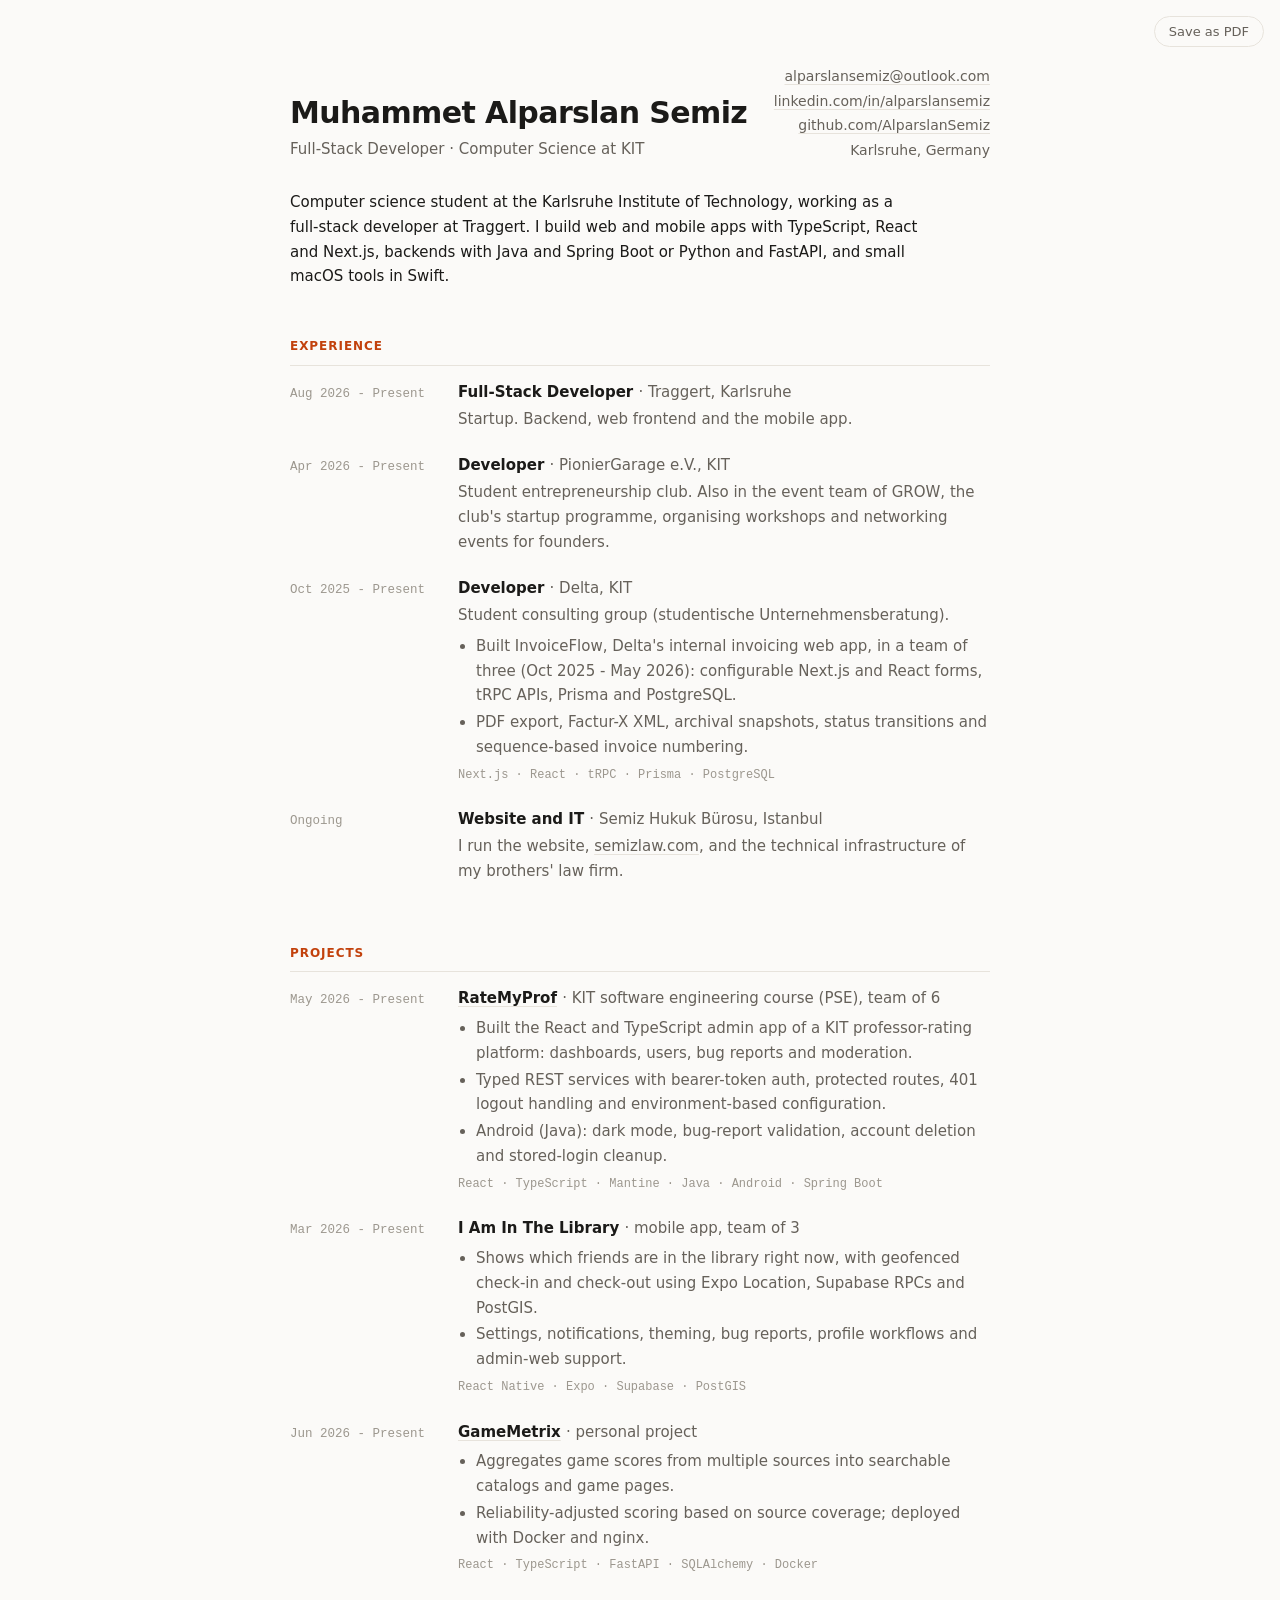
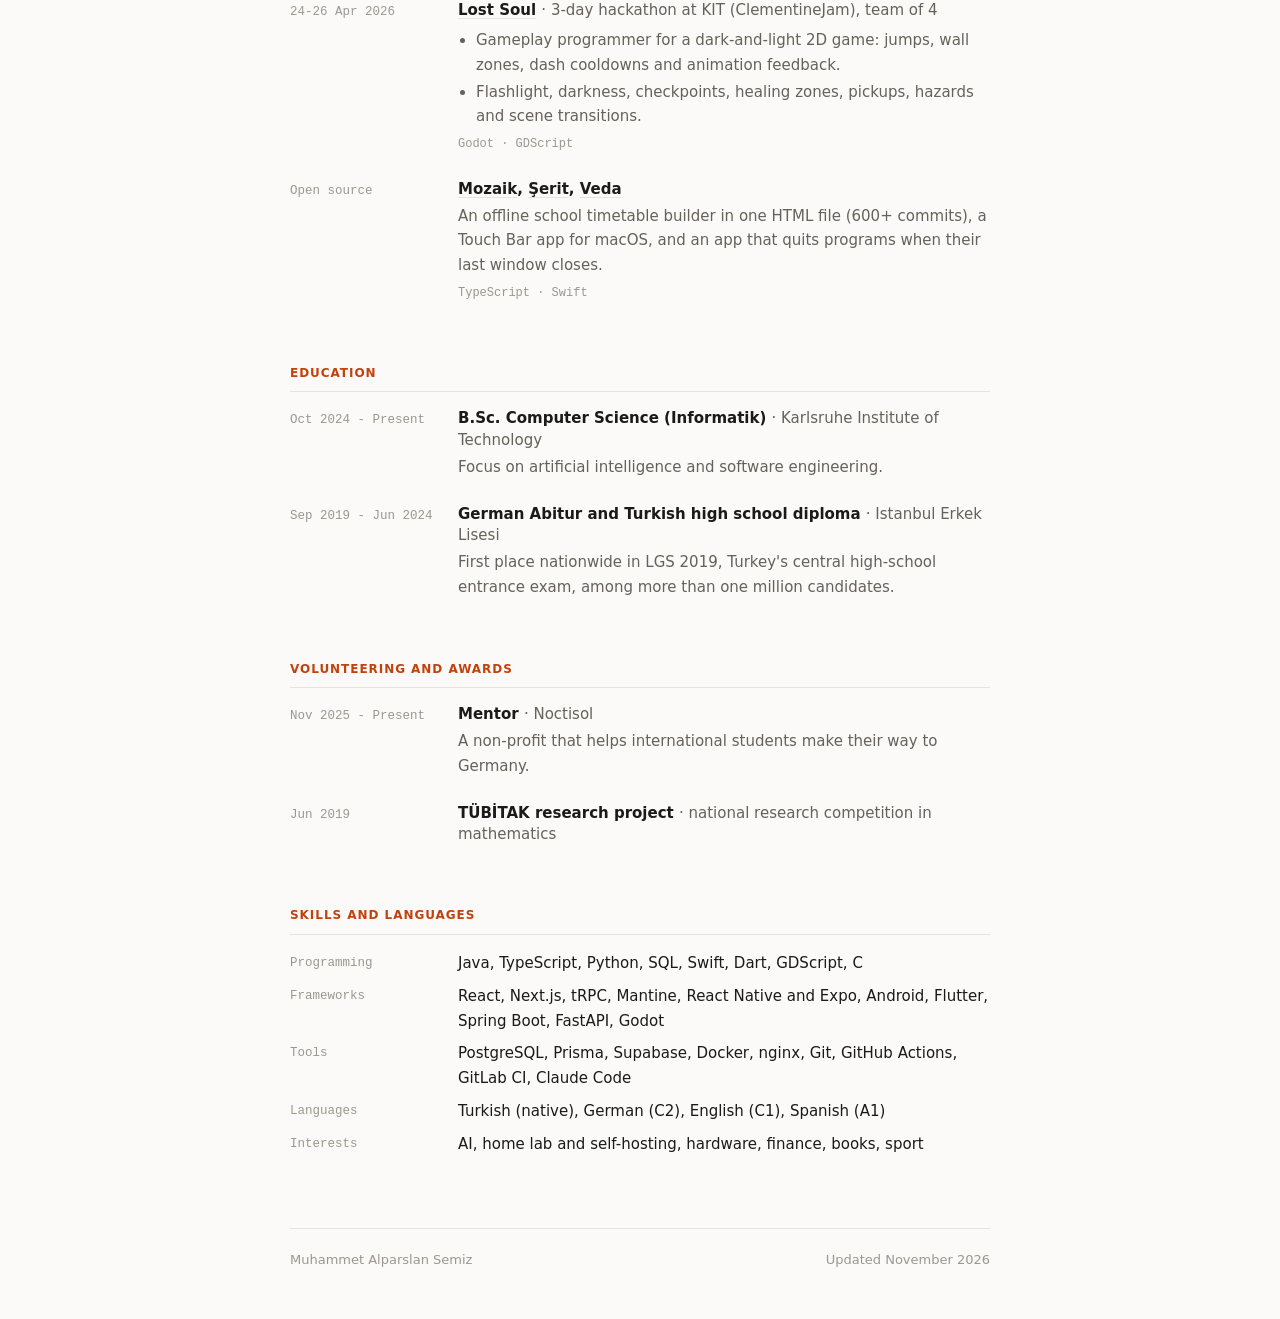
==== commit 58182736: "Make the site a single CV page; cv.html redirects to it" ====
--- a/cv.html
+++ b/cv.html
@@ -2,149 +2,9 @@
 <html lang="en">
 <head>
 <meta charset="utf-8">
-<meta name="viewport" content="width=device-width, initial-scale=1">
-<title>CV · Alparslan Semiz</title>
-<meta name="description" content="CV of Alparslan Semiz, computer science student at KIT and full-stack developer at Traggert.">
-<link rel="icon" href="data:image/svg+xml,<svg xmlns='http://www.w3.org/2000/svg' viewBox='0 0 100 100'><rect width='100' height='100' rx='22' fill='%23c2410c'/><text x='50' y='69' font-size='56' font-family='Georgia,serif' text-anchor='middle' fill='white'>a</text></svg>">
-<link rel="preconnect" href="https://fonts.googleapis.com">
-<link rel="preconnect" href="https://fonts.gstatic.com" crossorigin>
-<link href="https://fonts.googleapis.com/css2?family=Inter:wght@400;500;600&family=JetBrains+Mono:wght@400&display=swap" rel="stylesheet">
-<link rel="stylesheet" href="style.css">
+<title>Alparslan Semiz · CV</title>
+<meta http-equiv="refresh" content="0; url=./">
+<link rel="canonical" href="https://alparslansemiz.github.io/">
 </head>
-<body>
-<div class="wrap">
-  <header class="top">
-    <a class="name" href="./">Alparslan Semiz</a>
-    <nav><a href="./#projects">Projects</a><a href="cv.html" aria-current="page">CV</a><a href="https://github.com/AlparslanSemiz">GitHub</a></nav>
-  </header>
-
-  <div class="lead">
-    <h1>Muhammet Alparslan Semiz</h1>
-    <p class="sub">Computer science student at KIT · Full-stack developer · Karlsruhe, Germany</p>
-    <p class="links">
-      <a href="mailto:alparslansemiz@outlook.com">alparslansemiz@outlook.com</a>
-      <a href="https://www.linkedin.com/in/alparslansemiz/">linkedin.com/in/alparslansemiz</a>
-      <a href="https://github.com/AlparslanSemiz">github.com/AlparslanSemiz</a>
-      <button class="link no-print print" onclick="window.print()">Save as PDF</button>
-    </p>
-  </div>
-
-  <section>
-    <h2>Experience</h2>
-    <div class="row">
-      <div class="when mono">Aug 2026 - Present</div>
-      <div><h3>Full-Stack Developer <span class="at">· Traggert, Karlsruhe</span></h3>
-        <p>Startup. Backend, web frontend and the mobile app.</p></div>
-    </div>
-    <div class="row">
-      <div class="when mono">Apr 2026 - Present</div>
-      <div><h3>Developer <span class="at">· PionierGarage e.V., KIT</span></h3>
-        <p>Student entrepreneurship club at the Karlsruhe Institute of Technology. Also in the event team of GROW, the club's startup programme, organising workshops and networking events for founders.</p></div>
-    </div>
-    <div class="row">
-      <div class="when mono">Oct 2025 - Present</div>
-      <div><h3>Developer <span class="at">· Delta, KIT</span></h3>
-        <p>Student consulting group (studentische Unternehmensberatung).</p>
-        <ul>
-          <li>Built InvoiceFlow with a team of three (Oct 2025 - May 2026), Delta's internal invoicing web app: configurable Next.js and React forms, tRPC APIs, Prisma and PostgreSQL.</li>
-          <li>PDF export, Factur-X XML, archival snapshots, status transitions and sequence-based invoice numbering.</li>
-        </ul>
-        <div class="tags"><span>Next.js</span><span>React</span><span>tRPC</span><span>Prisma</span><span>PostgreSQL</span></div></div>
-    </div>
-    <div class="row">
-      <div class="when mono">Ongoing</div>
-      <div><h3>Website and IT <span class="at">· Semiz Hukuk Bürosu, Istanbul</span></h3>
-        <p>I run the website (semizlaw.com) and the technical infrastructure of my brothers' law firm.</p></div>
-    </div>
-  </section>
-
-  <section>
-    <h2>Projects</h2>
-    <div class="row">
-      <div class="when mono">May 2026 - Present</div>
-      <div><h3>RateMyProf <span class="at">· KIT software engineering practical course (PSE), team of 6</span></h3>
-        <ul>
-          <li>Built the React and TypeScript admin web app of a KIT professor-rating platform: dashboards, users, bug reports and moderation.</li>
-          <li>Typed REST services with bearer-token auth, protected routes, 401 logout handling and environment-based configuration.</li>
-          <li>Android (Java): dark mode, bug-report validation, account deletion and stored-login cleanup in the settings.</li>
-        </ul>
-        <div class="tags"><span>React</span><span>TypeScript</span><span>Mantine</span><span>Java</span><span>Android</span><span>Spring Boot</span></div></div>
-    </div>
-    <div class="row">
-      <div class="when mono">Mar 2026 - Present</div>
-      <div><h3>I Am In The Library <span class="at">· mobile app, team of 3</span></h3>
-        <ul>
-          <li>A social library app that shows friends' live presence, with geofenced check-in and check-out using Expo Location, Supabase RPCs and PostGIS.</li>
-          <li>Settings, notifications, theming, bug reports, profile workflows and admin-web support.</li>
-        </ul>
-        <div class="tags"><span>React Native</span><span>Expo</span><span>Supabase</span><span>PostGIS</span></div></div>
-    </div>
-    <div class="row">
-      <div class="when mono">Jun 2026 - Present</div>
-      <div><h3>GameMetrix <span class="at">· personal project, gamemetrix.me</span></h3>
-        <ul>
-          <li>Aggregates game scores from multiple sources into searchable catalogs and game pages.</li>
-          <li>Reliability-adjusted scoring based on source coverage; deployment with Docker and nginx.</li>
-        </ul>
-        <div class="tags"><span>React</span><span>TypeScript</span><span>FastAPI</span><span>SQLAlchemy</span><span>Docker</span></div></div>
-    </div>
-    <div class="row">
-      <div class="when mono">24-26 Apr 2026</div>
-      <div><h3>Lost Soul <span class="at">· 3-day hackathon at KIT (ClementineJam), team of 4</span></h3>
-        <ul>
-          <li>Gameplay programmer for a dark-and-light 2D game: jumps, wall zones, dash cooldowns and animation feedback.</li>
-          <li>Flashlight, darkness, checkpoints, healing zones, pickups, hazards and scene transitions.</li>
-        </ul>
-        <div class="tags"><span>Godot</span><span>GDScript</span></div></div>
-    </div>
-    <div class="row">
-      <div class="when mono">Personal</div>
-      <div><h3>Mozaik, Şerit, Veda</h3>
-        <p>An offline school timetable builder in one HTML file (600+ commits), a Touch Bar app for macOS, and an app that quits programs when their last window closes. All open source on GitHub.</p></div>
-    </div>
-  </section>
-
-  <section>
-    <h2>Education</h2>
-    <div class="row">
-      <div class="when mono">Oct 2024 - Present</div>
-      <div><h3>B.Sc. Computer Science (Informatik) <span class="at">· Karlsruhe Institute of Technology</span></h3>
-        <p>Focus on artificial intelligence and software engineering.</p></div>
-    </div>
-    <div class="row">
-      <div class="when mono">Sep 2019 - Jun 2024</div>
-      <div><h3>German Abitur and Turkish high school diploma <span class="at">· Istanbul Erkek Lisesi</span></h3>
-        <p>First place nationwide in LGS 2019, Turkey's central high-school entrance exam, among more than one million candidates.</p></div>
-    </div>
-  </section>
-
-  <section>
-    <h2>Awards and volunteering</h2>
-    <div class="row">
-      <div class="when mono">Nov 2025 - Present</div>
-      <div><h3>Mentor <span class="at">· Noctisol</span></h3><p>A non-profit that helps international students make their way to Germany.</p></div>
-    </div>
-    <div class="row">
-      <div class="when mono">Jun 2019</div>
-      <div><h3>TÜBİTAK research project <span class="at">· national research competition in mathematics</span></h3></div>
-    </div>
-  </section>
-
-  <section>
-    <h2>Skills and languages</h2>
-    <dl class="kv">
-      <dt>Languages</dt><dd>Java, TypeScript, Python, SQL, Swift, Dart, GDScript, C</dd>
-      <dt>Frameworks</dt><dd>React, Next.js, tRPC, Mantine, React Native and Expo, Android, Flutter, Spring Boot, FastAPI, Godot</dd>
-      <dt>Tools</dt><dd>PostgreSQL, Prisma, Supabase, Docker, nginx, Git, GitHub Actions, GitLab CI, Claude Code</dd>
-      <dt>Spoken</dt><dd>Turkish (native), German (C2), English (C1), Spanish (A1)</dd>
-      <dt>Interests</dt><dd>AI, home lab and self-hosting, hardware, finance, books, sport</dd>
-    </dl>
-  </section>
-
-  <footer>
-    <span><a href="./">alparslansemiz.github.io</a></span>
-    <span>Last updated November 2026</span>
-  </footer>
-</div>
-</body>
+<body><p>The CV has moved to <a href="./">alparslansemiz.github.io</a>.</p></body>
 </html>
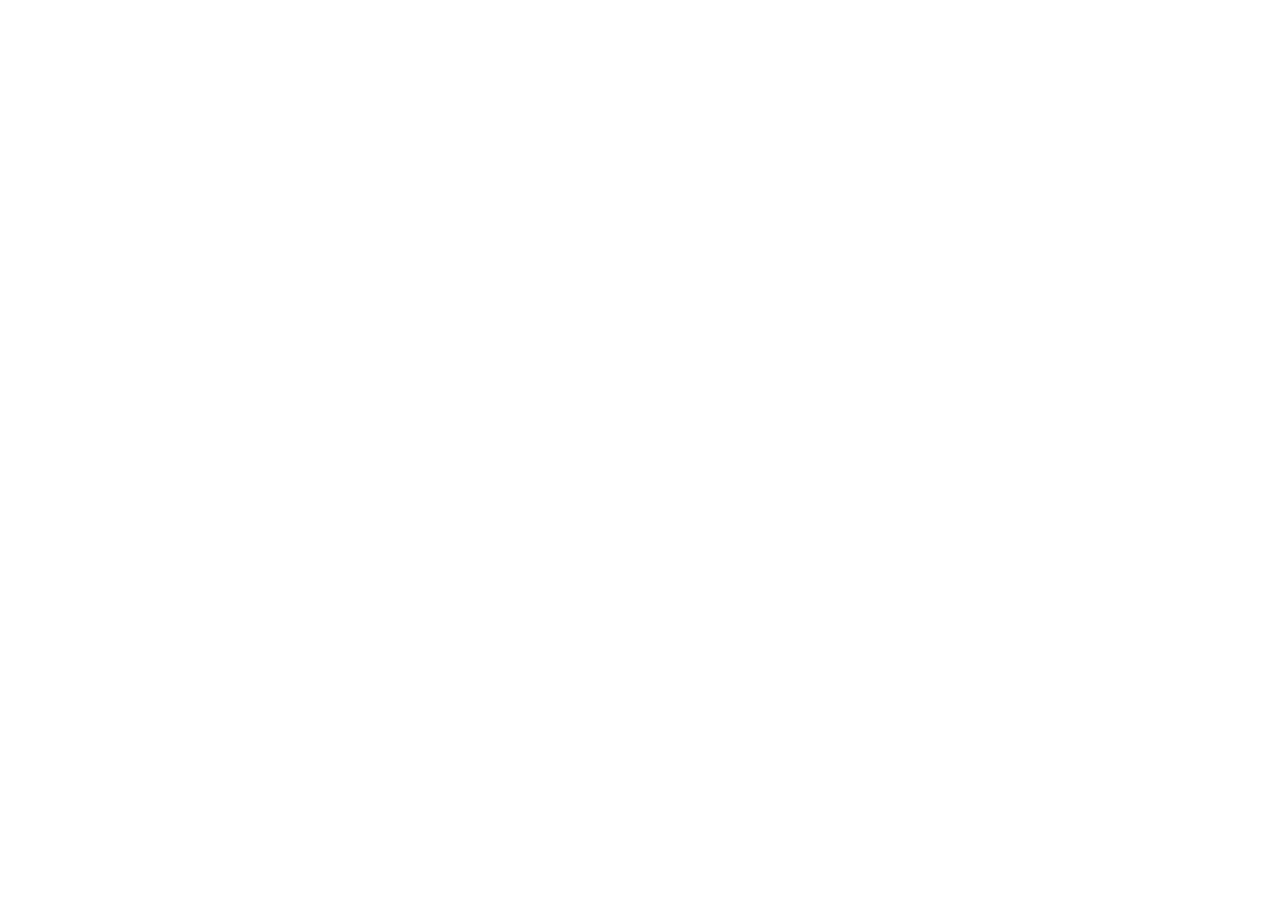
==== commit 2e8da575: "Redirect every old page to alparslansemiz.com" ====
--- a/cv.html
+++ b/cv.html
@@ -3,8 +3,9 @@
 <head>
 <meta charset="utf-8">
 <title>Alparslan Semiz · CV</title>
-<meta http-equiv="refresh" content="0; url=./">
-<link rel="canonical" href="https://alparslansemiz.github.io/">
+<meta http-equiv="refresh" content="0; url=https://alparslansemiz.com/en/cv/">
+<link rel="canonical" href="https://alparslansemiz.com/en/cv/">
+<meta name="robots" content="noindex">
 </head>
-<body><p>The CV has moved to <a href="./">alparslansemiz.github.io</a>.</p></body>
+<body><p>The CV moved to <a href="https://alparslansemiz.com/en/cv/">alparslansemiz.com/en/cv</a>.</p></body>
 </html>
